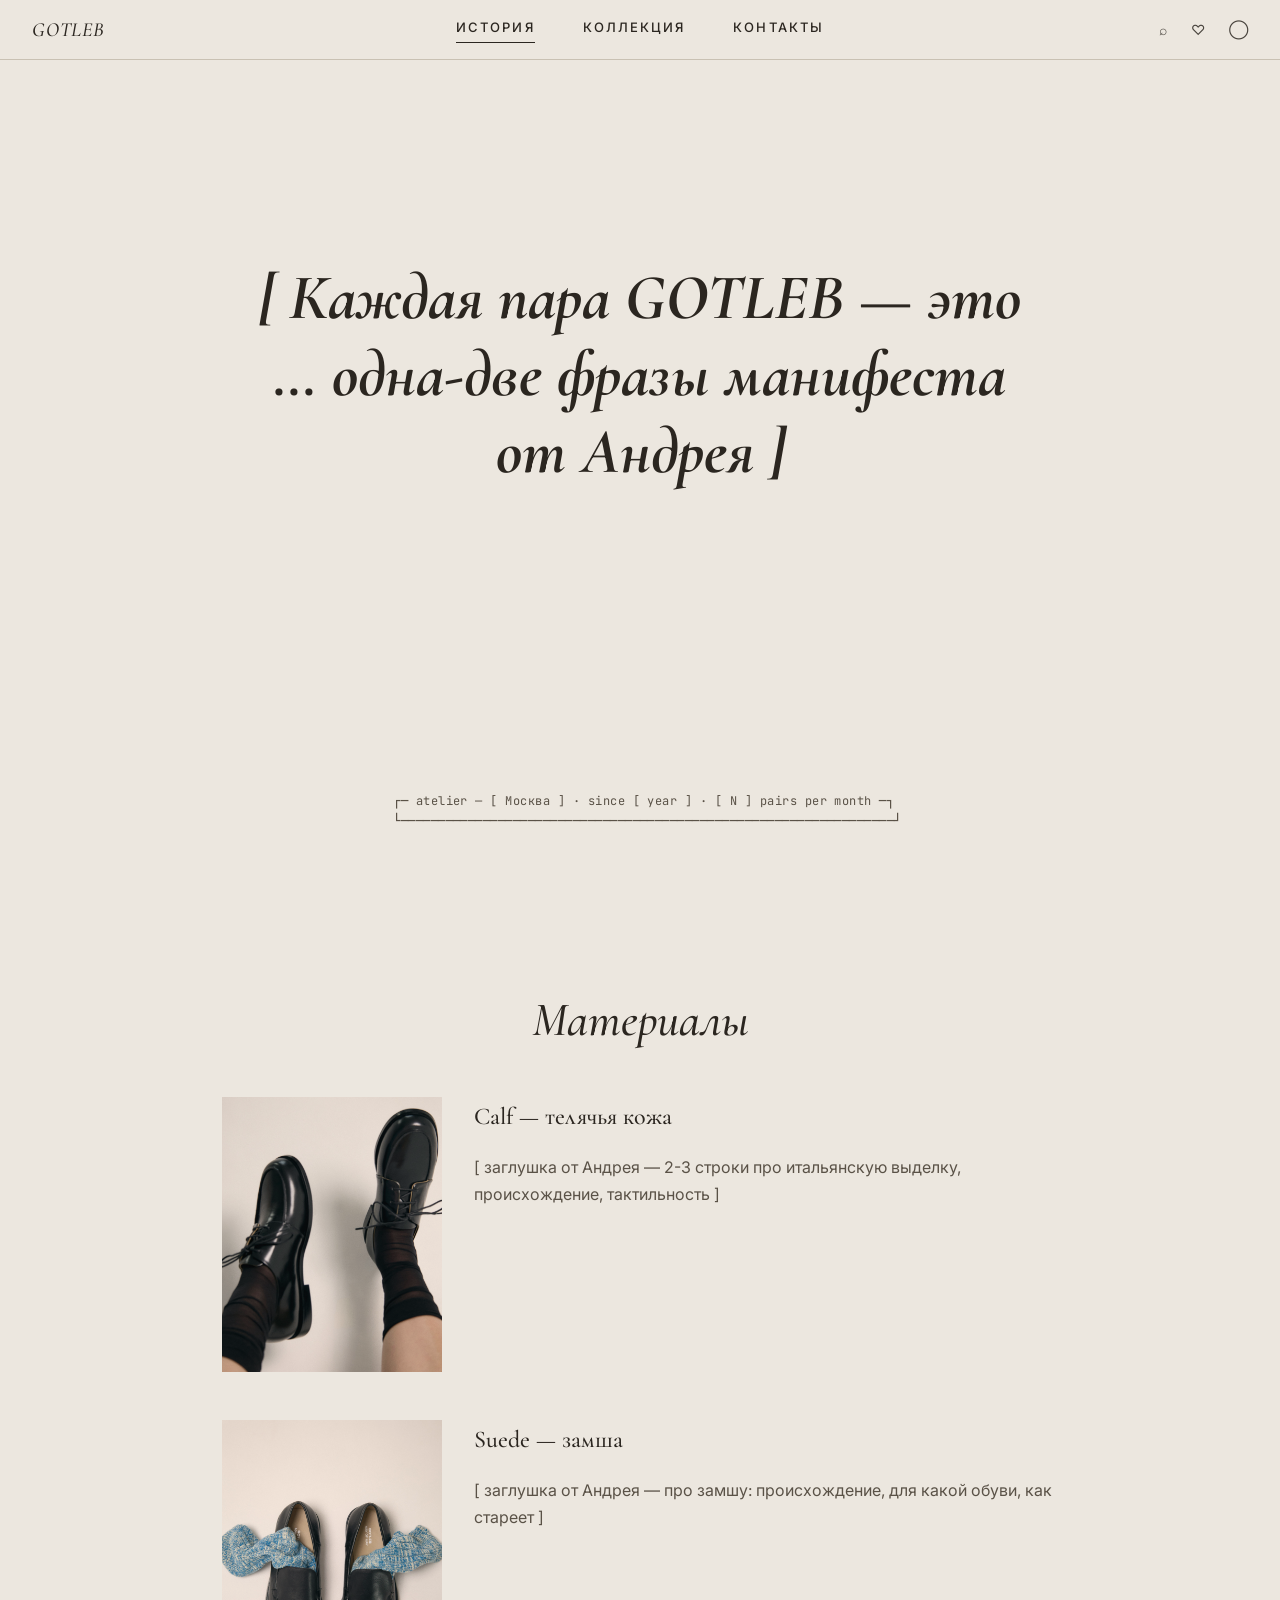
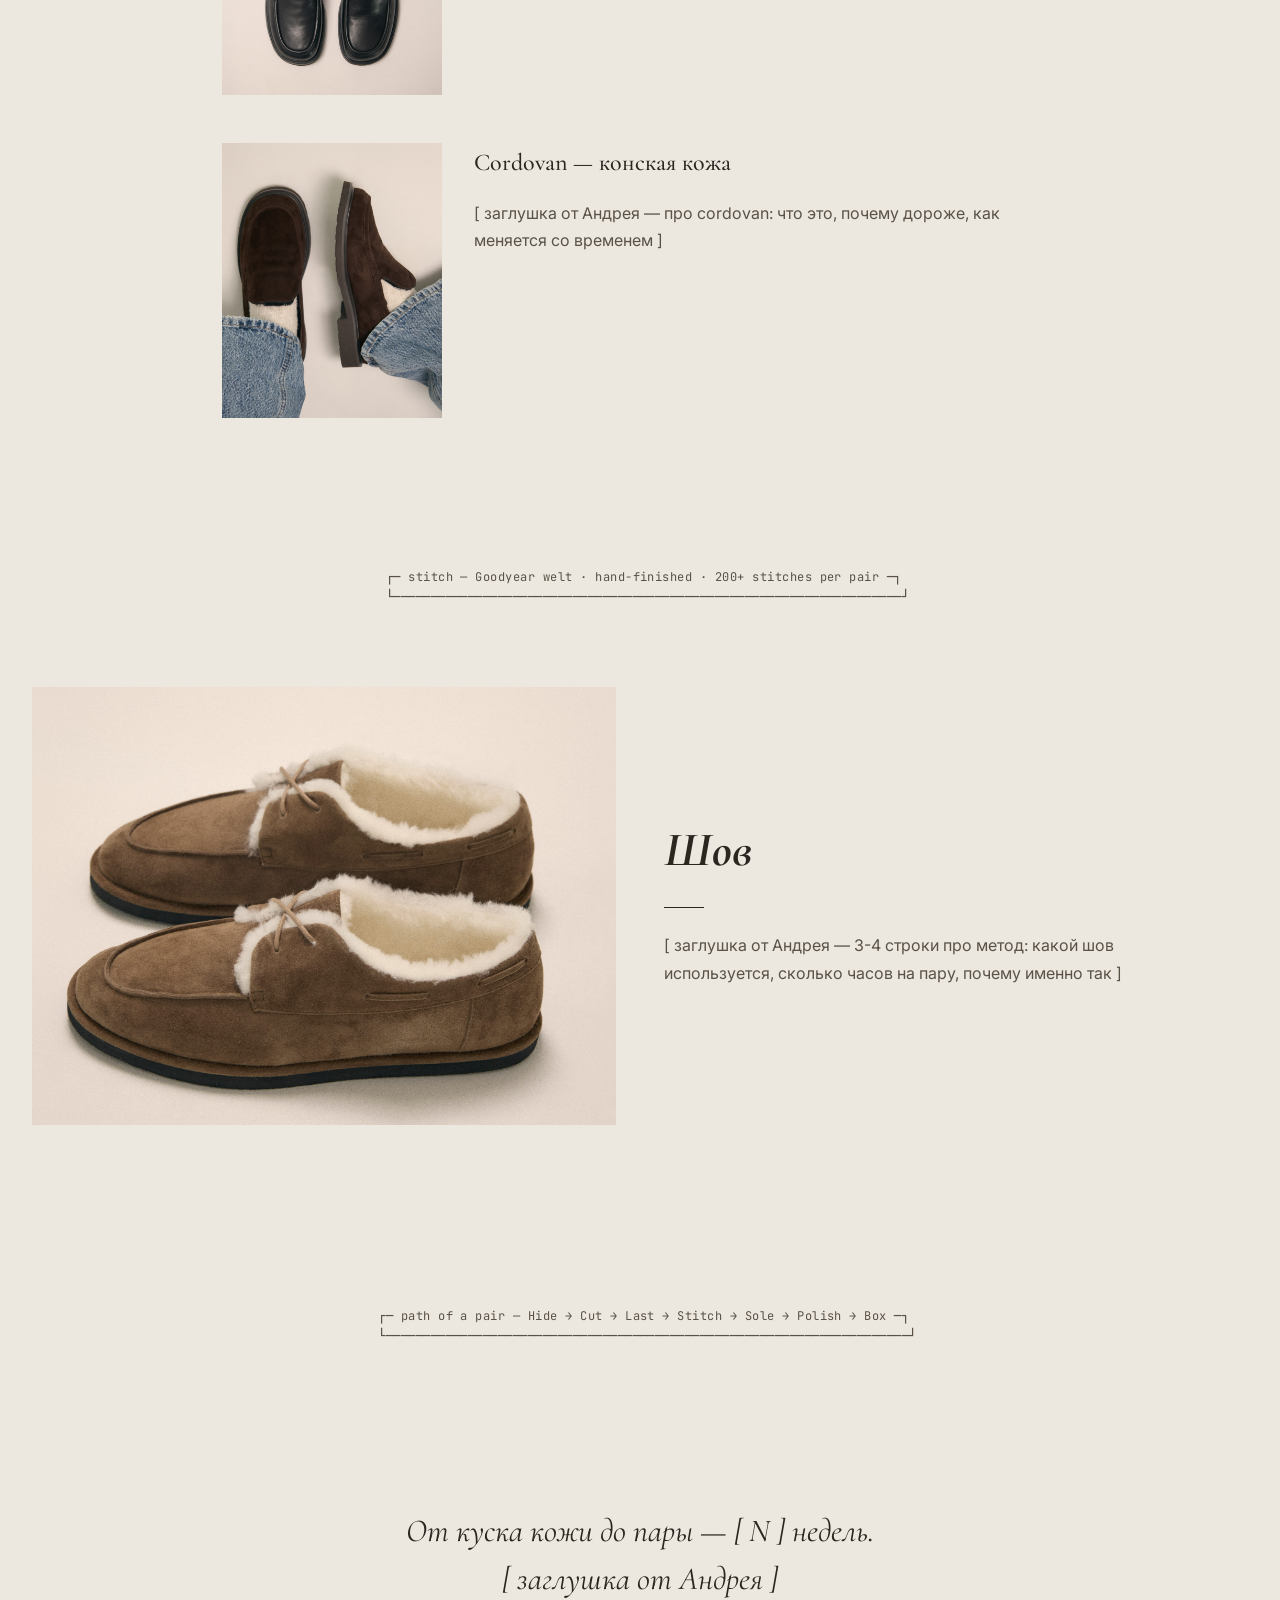
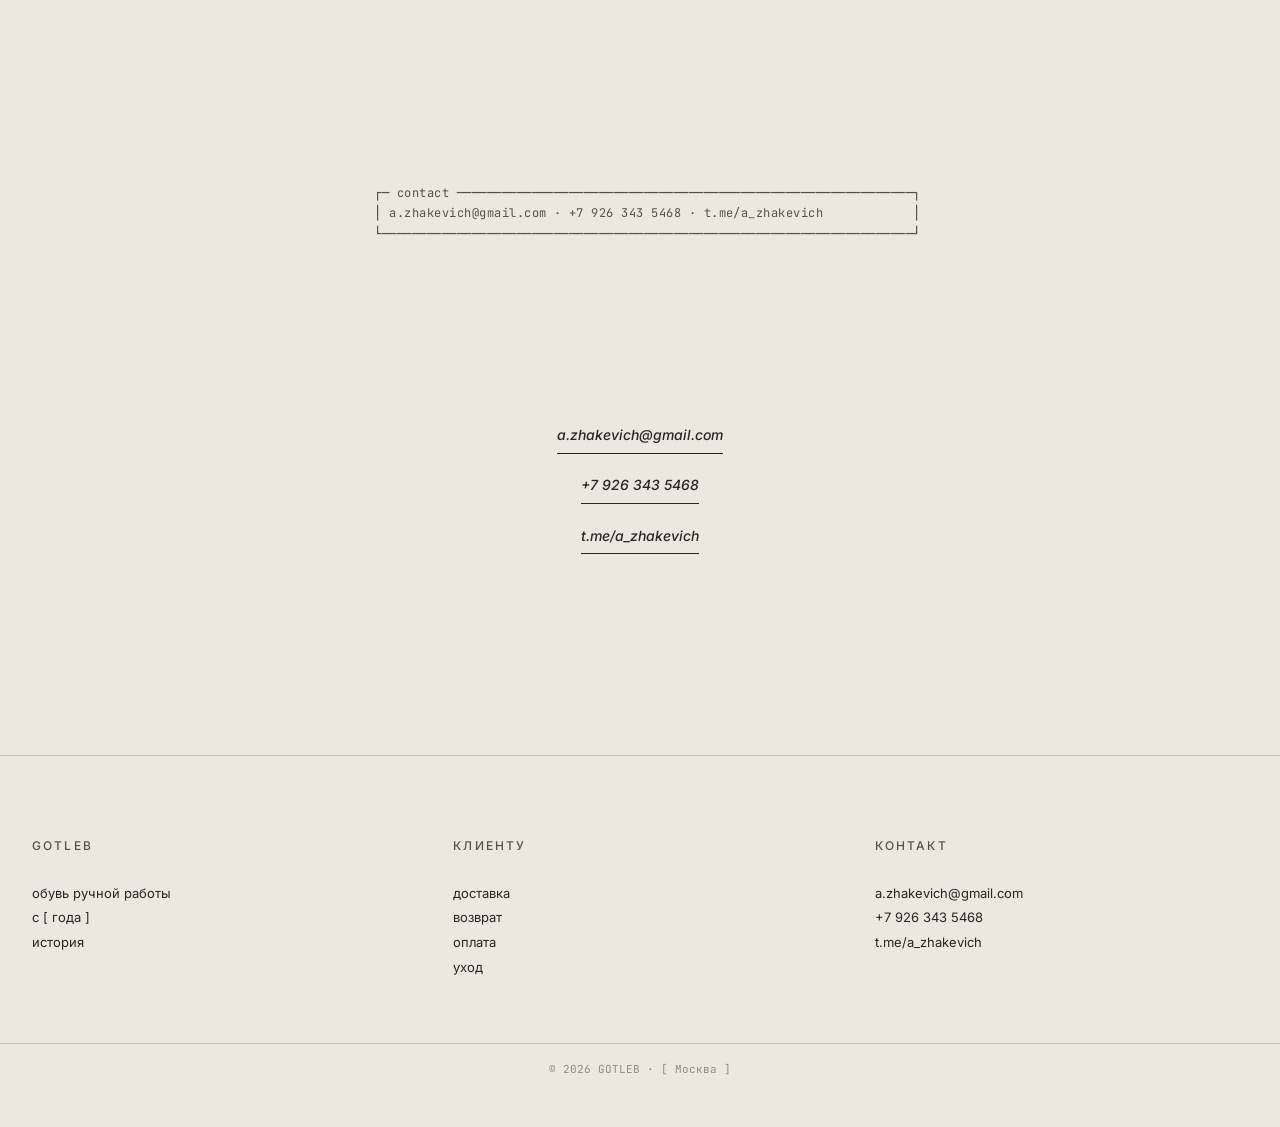
==== about.html @ 3f69abac "pages: index, catalog, product, about — full HTML with photos from inventory" ====
<!doctype html>
<html lang="ru">
<head>
  <meta charset="utf-8">
  <meta name="viewport" content="width=device-width, initial-scale=1">
  <title>История — GOTLEB</title>
  <link rel="stylesheet" href="styles/main.css">
</head>
<body>

<header class="header">
  <div class="header__inner">
    <button class="header__burger" aria-label="Меню" aria-expanded="false">
      <span></span><span></span><span></span>
    </button>
    <a class="header__logo" href="index.html">GOTLEB</a>
    <nav class="header__nav" aria-label="Главное меню">
      <a href="about.html" class="is-active">История</a>
      <a href="catalog.html">Коллекция</a>
      <a href="#contact">Контакты</a>
    </nav>
    <div class="header__icons">
      <a href="#" aria-label="Поиск">⌕</a>
      <a href="#" aria-label="Избранное">♡</a>
      <a href="#" aria-label="Корзина">◯</a>
    </div>
  </div>
</header>

<section class="about-hero">
  <h1 class="about-hero__title">[ Каждая пара GOTLEB — это … одна-две фразы манифеста от Андрея ]</h1>
</section>

<div class="archive-rule">
  <span class="archive-rule__inner">┌─ atelier — [ Москва ] · since [ year ] · [ N ] pairs per month ─┐
└──────────────────────────────────────────────────────────────────┘</span>
</div>

<h2 class="t-h2" style="text-align: center; padding: 0 var(--gutter); margin: var(--space-7) 0 var(--space-5); font-style: italic;">Материалы</h2>

<div class="about-row">
  <div class="about-row__photo"><img src="assets/photos/3266-343_09_01_gotleb_may2337.jpg" alt=""></div>
  <div class="about-row__text">
    <h3>Calf — телячья кожа</h3>
    <p>[ заглушка от Андрея — 2-3 строки про итальянскую выделку, происхождение, тактильность ]</p>
  </div>
</div>

<div class="about-row">
  <div class="about-row__photo"><img src="assets/photos/3332-356_09_01_gotleb_may2183.jpg" alt=""></div>
  <div class="about-row__text">
    <h3>Suede — замша</h3>
    <p>[ заглушка от Андрея — про замшу: происхождение, для какой обуви, как стареет ]</p>
  </div>
</div>

<div class="about-row">
  <div class="about-row__photo"><img src="assets/photos/3438-663_09_01_gotleb_may2393.jpg" alt=""></div>
  <div class="about-row__text">
    <h3>Cordovan — конская кожа</h3>
    <p>[ заглушка от Андрея — про cordovan: что это, почему дороже, как меняется со временем ]</p>
  </div>
</div>

<div class="archive-rule">
  <span class="archive-rule__inner">┌─ stitch — Goodyear welt · hand-finished · 200+ stitches per pair ─┐
└────────────────────────────────────────────────────────────────────┘</span>
</div>

<section class="about-stitch">
  <div class="about-stitch__photo"><img src="assets/photos/6461-373_09_01_gotleb_may2160.jpg" alt=""></div>
  <div class="about-stitch__text">
    <h2>Шов</h2>
    <div class="about-stitch__rule"></div>
    <p class="t-body" style="color: var(--ink-soft);">[ заглушка от Андрея — 3-4 строки про метод: какой шов используется, сколько часов на пару, почему именно так ]</p>
  </div>
</section>

<div class="archive-rule" style="margin-top: var(--space-7);">
  <span class="archive-rule__inner">┌─ path of a pair — Hide → Cut → Last → Stitch → Sole → Polish → Box ─┐
└──────────────────────────────────────────────────────────────────────┘</span>
</div>

<section class="about-path-quote">
  <p>От куска кожи до пары — [ N ] недель.<br>[ заглушка от Андрея ]</p>
</section>

<div class="archive-rule" id="contact">
  <span class="archive-rule__inner">┌─ contact ─────────────────────────────────────────────────────────────┐
│ a.zhakevich@gmail.com · +7 926 343 5468 · t.me/a_zhakevich            │
└───────────────────────────────────────────────────────────────────────┘</span>
</div>

<section class="manifesto">
  <p class="manifesto__quote">
    <a href="mailto:a.zhakevich@gmail.com" class="hairline-link">a.zhakevich@gmail.com</a><br>
    <a href="tel:+79263435468" class="hairline-link">+7 926 343 5468</a><br>
    <a href="https://t.me/a_zhakevich" class="hairline-link">t.me/a_zhakevich</a>
  </p>
</section>

<footer class="footer">
  <div class="footer__cols">
    <div class="footer__col"><h4>GOTLEB</h4><ul><li>обувь ручной работы</li><li>с [ года ]</li><li><a href="about.html">история</a></li></ul></div>
    <div class="footer__col"><h4>Клиенту</h4><ul><li><a href="#">доставка</a></li><li><a href="#">возврат</a></li><li><a href="#">оплата</a></li><li><a href="#">уход</a></li></ul></div>
    <div class="footer__col"><h4>Контакт</h4><ul><li><a href="mailto:a.zhakevich@gmail.com">a.zhakevich@gmail.com</a></li><li><a href="tel:+79263435468">+7 926 343 5468</a></li><li><a href="https://t.me/a_zhakevich">t.me/a_zhakevich</a></li></ul></div>
  </div>
  <div class="footer__bottom">© 2026 GOTLEB · [ Москва ]</div>
</footer>

<script src="js/main.js"></script>
</body>
</html>
---- styles/main.css ----
/* GOTLEB — main stylesheet */

@import url('./tokens.css');

*, *::before, *::after { box-sizing: border-box; }

html, body { margin: 0; padding: 0; }

body {
  background: var(--paper);
  color: var(--ink);
  font-family: var(--font-sans);
  font-size: 16px;
  line-height: 1.7;
  -webkit-font-smoothing: antialiased;
  -moz-osx-font-smoothing: grayscale;
}

img { display: block; max-width: 100%; height: auto; }

a {
  color: inherit;
  text-decoration: none;
  position: relative;
}

a:hover, a:focus-visible {
  color: var(--ink);
}

a:focus-visible {
  outline: 1px solid var(--ink);
  outline-offset: 4px;
}

/* Typography utility classes */

.t-hero {
  font-family: var(--font-serif);
  font-style: italic;
  font-weight: 400;
  font-size: clamp(40px, 6vw, 96px);
  line-height: 1.1;
}

.t-h2 {
  font-family: var(--font-serif);
  font-weight: 500;
  font-size: clamp(28px, 4vw, 48px);
  line-height: 1.2;
}

.t-h3 {
  font-family: var(--font-sans);
  font-weight: 500;
  font-size: 14px;
  letter-spacing: 0.18em;
  text-transform: uppercase;
}

.t-quote {
  font-family: var(--font-serif);
  font-style: italic;
  font-weight: 400;
  font-size: clamp(20px, 2.5vw, 28px);
  line-height: 1.5;
  color: var(--ink-soft);
}

.t-body { font-size: 16px; line-height: 1.7; }

.t-meta {
  font-family: var(--font-sans);
  font-size: 13px;
  font-weight: 500;
  color: var(--ink-soft);
}

.t-caption {
  font-family: var(--font-sans);
  font-size: 11px;
  letter-spacing: 0.12em;
  color: var(--ink-faint);
  text-transform: uppercase;
}

.t-mono {
  font-family: var(--font-mono);
  font-size: 12px;
  letter-spacing: 0.04em;
  color: var(--ink-soft);
}

/* Layout */

.container {
  max-width: var(--max-content);
  margin: 0 auto;
  padding: 0 var(--gutter);
}

.container-narrow {
  max-width: 780px;
  margin: 0 auto;
  padding: 0 var(--gutter);
}

.section {
  padding: var(--space-8) 0;
}

.section-tight {
  padding: var(--space-6) 0;
}

/* T2 ASCII rule — Q1 документальные перебивки */

.archive-rule {
  font-family: var(--font-mono);
  font-size: 12px;
  letter-spacing: 0.04em;
  color: var(--ink-soft);
  text-align: center;
  white-space: pre;
  padding: var(--space-7) 0;
  margin: 0;
  user-select: none;
}

.archive-rule__inner {
  display: inline-block;
  text-align: left;
}

@media (max-width: 640px) {
  .archive-rule {
    font-size: 10px;
    overflow-x: auto;
    padding: var(--space-5) 0;
  }
}

/* Hairline link — CTA without buttons */

.hairline-link {
  font-family: var(--font-sans);
  font-size: 14px;
  font-weight: 500;
  color: var(--ink);
  display: inline-block;
  padding: 8px 0;
  border-bottom: 1px solid var(--ink);
  transition: opacity var(--t-link);
}

.hairline-link:hover { opacity: 0.6; }

/* Header — sticky, hairline-bottom */

.header {
  position: sticky;
  top: 0;
  z-index: 100;
  background: var(--paper);
  border-bottom: var(--hairline);
  height: 60px;
  display: flex;
  align-items: center;
}

.header__inner {
  display: grid;
  grid-template-columns: 1fr auto 1fr;
  align-items: center;
  width: 100%;
  max-width: var(--max-content);
  margin: 0 auto;
  padding: 0 var(--gutter);
}

.header__logo {
  font-family: var(--font-serif);
  font-style: italic;
  font-weight: 500;
  font-size: 20px;
  letter-spacing: 0.04em;
}

.header__nav {
  display: flex;
  gap: var(--space-5);
  justify-self: center;
}

.header__nav a {
  font-family: var(--font-sans);
  font-size: 13px;
  font-weight: 500;
  letter-spacing: 0.16em;
  text-transform: uppercase;
  transition: opacity var(--t-link);
}

.header__nav a:hover { opacity: 0.6; }

.header__nav a.is-active::after {
  content: '';
  display: block;
  height: 1px;
  background: var(--ink);
  margin-top: 4px;
}

.header__icons {
  display: flex;
  gap: var(--space-3);
  justify-self: end;
  align-items: center;
}

.header__icons a {
  font-size: 14px;
  opacity: 0.85;
  transition: opacity var(--t-link);
}

.header__icons a:hover { opacity: 1; }

.header__burger {
  display: none;
  background: none;
  border: 0;
  width: 28px;
  height: 20px;
  position: relative;
  cursor: pointer;
}

.header__burger span {
  position: absolute;
  left: 0;
  width: 100%;
  height: 1px;
  background: var(--ink);
}

.header__burger span:nth-child(1) { top: 4px; }
.header__burger span:nth-child(2) { top: 50%; }
.header__burger span:nth-child(3) { bottom: 4px; }

@media (max-width: 980px) {
  .header__nav {
    position: fixed;
    top: 60px;
    left: 0;
    right: 0;
    background: var(--paper);
    flex-direction: column;
    gap: var(--space-3);
    padding: var(--space-5) var(--gutter);
    border-bottom: var(--hairline);
    transform: translateY(-110%);
    transition: transform 300ms ease-out;
  }

  .header.is-open .header__nav { transform: translateY(0); }
  .header__burger { display: block; }
  .header__inner { grid-template-columns: auto 1fr auto; }
  .header__nav { grid-column: unset; }
}

/* Footer */

.footer {
  border-top: var(--hairline);
  padding: var(--space-7) 0 var(--space-5);
  margin-top: var(--space-8);
}

.footer__cols {
  display: grid;
  grid-template-columns: repeat(3, 1fr);
  gap: var(--space-5);
  max-width: var(--max-content);
  margin: 0 auto;
  padding: 0 var(--gutter);
}

.footer__col h4 {
  font-family: var(--font-sans);
  font-size: 12px;
  font-weight: 500;
  letter-spacing: 0.18em;
  text-transform: uppercase;
  color: var(--ink-soft);
  margin: 0 0 var(--space-3);
}

.footer__col ul { list-style: none; padding: 0; margin: 0; }

.footer__col li {
  font-family: var(--font-sans);
  font-size: 13px;
  line-height: 1.9;
}

.footer__col li a {
  border-bottom: 1px solid transparent;
  transition: border-color var(--t-link);
}

.footer__col li a:hover { border-bottom-color: var(--ink); }

.footer__bottom {
  font-family: var(--font-mono);
  font-size: 11px;
  color: var(--ink-faint);
  text-align: center;
  margin-top: var(--space-6);
  padding: var(--space-2) 0 0;
  border-top: var(--hairline);
}

@media (max-width: 640px) {
  .footer__cols { grid-template-columns: 1fr; gap: var(--space-4); }
}

/* Hero — full-bleed photo with sepia overlay */

.hero {
  position: relative;
  width: 100%;
  height: 90vh;
  min-height: 600px;
  overflow: hidden;
}

.hero__photo {
  position: absolute;
  inset: 0;
  width: 100%;
  height: 100%;
  object-fit: cover;
  filter: sepia(0.12) contrast(0.96) saturate(0.92) brightness(1.02);
}

.hero::after {
  content: '';
  position: absolute;
  inset: 0;
  background: url('../assets/icons/grain.svg');
  opacity: 0.06;
  pointer-events: none;
  mix-blend-mode: multiply;
}

.hero__caption {
  position: absolute;
  left: var(--gutter);
  bottom: var(--space-7);
  max-width: 720px;
  color: var(--paper);
  text-shadow: 0 2px 12px rgba(0, 0, 0, 0.25);
}

.hero__scroll-hint {
  position: absolute;
  bottom: var(--space-3);
  left: 50%;
  transform: translateX(-50%);
  font-family: var(--font-mono);
  font-size: 14px;
  color: var(--paper);
  opacity: 0.7;
  animation: hint-bounce 2s ease-in-out infinite;
}

@keyframes hint-bounce {
  0%, 100% { transform: translateX(-50%) translateY(0); opacity: 0.7; }
  50%      { transform: translateX(-50%) translateY(8px); opacity: 1; }
}

@media (max-width: 640px) {
  .hero { height: 80vh; min-height: 480px; }
}

/* Categories — Men / Women */

.cats {
  display: grid;
  grid-template-columns: 1fr 1fr;
  gap: 0;
}

.cat {
  position: relative;
  height: 60vh;
  min-height: 480px;
  overflow: hidden;
}

.cat img {
  position: absolute;
  inset: 0;
  width: 100%;
  height: 100%;
  object-fit: cover;
  filter: sepia(0.12) contrast(0.96) saturate(0.92);
  transition: transform 600ms ease-out;
}

.cat:hover img { transform: scale(1.03); }

.cat__title {
  position: absolute;
  left: var(--space-5);
  bottom: var(--space-5);
  color: var(--paper);
  z-index: 2;
  text-shadow: 0 2px 12px rgba(0, 0, 0, 0.3);
}

.cat__title-main {
  font-family: var(--font-serif);
  font-weight: 500;
  font-size: clamp(28px, 4vw, 48px);
  margin: 0 0 4px;
}

.cat__title-meta {
  font-family: var(--font-sans);
  font-size: 11px;
  letter-spacing: 0.12em;
  text-transform: uppercase;
  opacity: 0.85;
}

@media (max-width: 640px) {
  .cats { grid-template-columns: 1fr; }
  .cat { height: 50vh; min-height: 360px; }
}

/* Product card grid */

.products {
  display: grid;
  grid-template-columns: repeat(3, 1fr);
  gap: var(--space-5);
  max-width: var(--max-content);
  margin: 0 auto;
  padding: 0 var(--gutter);
}

@media (max-width: 980px) { .products { grid-template-columns: repeat(2, 1fr); } }
@media (max-width: 480px) { .products { grid-template-columns: 1fr; } }

.product-card {
  display: block;
  background: var(--paper);
  transition: background var(--t-photo);
}

.product-card:hover { background: var(--paper-deep); }

.product-card__photo {
  position: relative;
  aspect-ratio: 4 / 5;
  overflow: hidden;
  background: var(--paper-deep);
}

.product-card__photo img {
  position: absolute;
  inset: 0;
  width: 100%;
  height: 100%;
  object-fit: cover;
  filter: sepia(0.12) contrast(0.96) saturate(0.92);
  transition: opacity var(--t-photo);
}

.product-card__photo img.is-back {
  opacity: 0;
}

.product-card:hover .product-card__photo img.is-front { opacity: 0; }
.product-card:hover .product-card__photo img.is-back  { opacity: 1; }

.product-card__info {
  padding: var(--space-2) 0 var(--space-4);
}

.product-card__name {
  font-family: var(--font-serif);
  font-weight: 500;
  font-size: clamp(18px, 2vw, 22px);
  margin: 0 0 4px;
}

.product-card__meta {
  font-family: var(--font-sans);
  font-size: 13px;
  color: var(--ink-soft);
  margin: 0;
}

/* Manifesto block */

.manifesto {
  text-align: center;
  padding: var(--space-7) var(--gutter);
}

.manifesto__quote {
  font-family: var(--font-serif);
  font-style: italic;
  font-size: clamp(24px, 3vw, 36px);
  line-height: 1.4;
  color: var(--ink);
  max-width: 700px;
  margin: 0 auto;
}

/* Newsletter */

.newsletter {
  text-align: center;
  padding: var(--space-6) var(--gutter);
}

.newsletter__lead {
  font-family: var(--font-serif);
  font-style: italic;
  font-size: 22px;
  color: var(--ink-soft);
  margin: 0 0 var(--space-4);
}

.newsletter__form {
  display: flex;
  gap: var(--space-2);
  justify-content: center;
  align-items: end;
  max-width: 480px;
  margin: 0 auto;
}

.newsletter__input {
  flex: 1;
  background: transparent;
  border: 0;
  border-bottom: 1px solid var(--ink-soft);
  padding: 8px 0;
  font-family: var(--font-sans);
  font-size: 14px;
  color: var(--ink);
}

.newsletter__input:focus {
  outline: 0;
  border-bottom-color: var(--ink);
}

.newsletter__submit {
  background: none;
  border: 0;
  font-family: var(--font-sans);
  font-size: 13px;
  font-weight: 500;
  color: var(--ink);
  cursor: pointer;
  border-bottom: 1px solid var(--ink);
  padding: 8px 0;
  transition: opacity var(--t-link);
}

.newsletter__submit:hover { opacity: 0.6; }

/* Product detail page */

.pdp {
  display: grid;
  grid-template-columns: 1.1fr 1fr;
  gap: var(--space-6);
  max-width: var(--max-content);
  margin: 0 auto;
  padding: var(--space-5) var(--gutter) 0;
}

.pdp__gallery-main {
  position: relative;
  aspect-ratio: 4 / 5;
  overflow: hidden;
  background: var(--paper-deep);
}

.pdp__gallery-main img {
  position: absolute;
  inset: 0;
  width: 100%;
  height: 100%;
  object-fit: cover;
  filter: sepia(0.12) contrast(0.96) saturate(0.92);
}

.pdp__thumbs {
  display: grid;
  grid-template-columns: repeat(4, 1fr);
  gap: var(--space-2);
  margin-top: var(--space-2);
}

.pdp__thumb {
  aspect-ratio: 4 / 5;
  background: var(--paper-deep);
  overflow: hidden;
  cursor: pointer;
  border: 0;
  padding: 0;
  opacity: 0.6;
  transition: opacity var(--t-link);
}

.pdp__thumb img {
  width: 100%;
  height: 100%;
  object-fit: cover;
  filter: sepia(0.12);
}

.pdp__thumb.is-active { opacity: 1; }
.pdp__thumb:hover { opacity: 1; }

.pdp__info { padding-top: var(--space-3); }

.pdp__title {
  font-family: var(--font-serif);
  font-style: italic;
  font-weight: 400;
  font-size: clamp(28px, 4vw, 48px);
  margin: 0 0 var(--space-2);
}

.pdp__rule {
  width: 40px;
  height: 1px;
  background: var(--ink);
  margin: var(--space-2) 0 var(--space-3);
}

.pdp__material {
  font-family: var(--font-sans);
  font-size: 14px;
  color: var(--ink-soft);
  margin: 0 0 var(--space-2);
}

.pdp__price {
  font-family: var(--font-sans);
  font-size: 18px;
  font-weight: 500;
  margin: 0 0 var(--space-4);
}

.specs-block {
  font-family: var(--font-mono);
  font-size: 12px;
  line-height: 1.8;
  color: var(--ink-soft);
  background: var(--paper-deep);
  padding: var(--space-3);
  margin: var(--space-4) 0;
  white-space: pre;
  overflow-x: auto;
}

.sizes {
  margin: var(--space-4) 0;
}

.sizes__label {
  font-family: var(--font-serif);
  font-style: italic;
  font-size: 13px;
  margin: 0 0 var(--space-2);
}

.sizes__pills {
  display: flex;
  gap: var(--space-1);
  flex-wrap: wrap;
}

.size-pill {
  background: transparent;
  border: 1px solid var(--ink-soft);
  padding: 8px 14px;
  font-family: var(--font-sans);
  font-size: 13px;
  cursor: pointer;
  transition: all var(--t-link);
}

.size-pill:hover { border-color: var(--ink); }

.size-pill.is-active {
  background: var(--ink);
  color: var(--paper);
  border-color: var(--ink);
}

.pdp__actions {
  display: flex;
  flex-direction: column;
  gap: var(--space-2);
  margin: var(--space-4) 0;
}

.pdp__delivery {
  margin-top: var(--space-3);
}

.pdp__delivery-title {
  font-family: var(--font-serif);
  font-style: italic;
  font-size: 14px;
  margin: 0 0 4px;
}

.pdp__delivery-text {
  font-family: var(--font-sans);
  font-size: 13px;
  color: var(--ink-soft);
  margin: 0;
}

@media (max-width: 980px) {
  .pdp { grid-template-columns: 1fr; gap: var(--space-4); }
}

/* About page */

.about-hero {
  text-align: center;
  padding: var(--space-9) var(--gutter);
}

.about-hero__title {
  font-family: var(--font-serif);
  font-style: italic;
  font-size: clamp(36px, 5vw, 80px);
  line-height: 1.2;
  max-width: 800px;
  margin: 0 auto;
}

.about-row {
  display: grid;
  grid-template-columns: 220px 1fr;
  gap: var(--space-4);
  max-width: 900px;
  margin: 0 auto var(--space-5);
  padding: 0 var(--gutter);
  align-items: start;
}

.about-row__photo {
  aspect-ratio: 4 / 5;
  background: var(--paper-deep);
  overflow: hidden;
}

.about-row__photo img {
  width: 100%;
  height: 100%;
  object-fit: cover;
  filter: sepia(0.12) contrast(0.96) saturate(0.92);
}

.about-row__text h3 {
  font-family: var(--font-serif);
  font-weight: 500;
  font-size: 24px;
  margin: 0 0 var(--space-2);
}

.about-row__text p {
  font-family: var(--font-sans);
  font-size: 16px;
  line-height: 1.7;
  margin: 0;
  color: var(--ink-soft);
}

.about-stitch {
  display: grid;
  grid-template-columns: 1fr 1fr;
  gap: var(--space-5);
  max-width: var(--max-content);
  margin: 0 auto;
  padding: 0 var(--gutter);
}

.about-stitch__photo {
  aspect-ratio: 4 / 3;
  overflow: hidden;
  background: var(--paper-deep);
}

.about-stitch__photo img {
  width: 100%;
  height: 100%;
  object-fit: cover;
  filter: sepia(0.12) contrast(0.96) saturate(0.92);
}

.about-stitch__text {
  align-self: center;
  max-width: 500px;
}

.about-stitch__text h2 {
  font-family: var(--font-serif);
  font-style: italic;
  font-size: clamp(28px, 4vw, 48px);
  margin: 0 0 var(--space-2);
}

.about-stitch__rule {
  width: 40px;
  height: 1px;
  background: var(--ink);
  margin: var(--space-2) 0 var(--space-3);
}

.about-path-quote {
  text-align: center;
  padding: var(--space-7) var(--gutter);
}

.about-path-quote p {
  font-family: var(--font-serif);
  font-style: italic;
  font-size: clamp(22px, 2.5vw, 36px);
  line-height: 1.5;
  max-width: 700px;
  margin: 0 auto;
  color: var(--ink);
}

@media (max-width: 640px) {
  .about-row { grid-template-columns: 1fr; }
  .about-stitch { grid-template-columns: 1fr; }
}

/* Catalog filter bar */

.catalog-head {
  max-width: var(--max-content);
  margin: 0 auto;
  padding: var(--space-5) var(--gutter) var(--space-3);
}

.catalog-head__title {
  font-family: var(--font-serif);
  font-style: italic;
  font-size: clamp(40px, 5vw, 64px);
  margin: 0 0 var(--space-4);
}

.catalog-filters {
  display: flex;
  justify-content: space-between;
  align-items: end;
  flex-wrap: wrap;
  gap: var(--space-2);
  border-bottom: var(--hairline);
  padding-bottom: var(--space-2);
}

.catalog-filters__group {
  display: flex;
  gap: var(--space-3);
}

.catalog-filters__group a {
  font-family: var(--font-sans);
  font-size: 13px;
  font-weight: 500;
  letter-spacing: 0.16em;
  text-transform: uppercase;
  padding: 6px 0;
  border-bottom: 1px solid transparent;
  transition: border-color var(--t-link);
}

.catalog-filters__group a:hover,
.catalog-filters__group a.is-active {
  border-bottom-color: var(--ink);
}
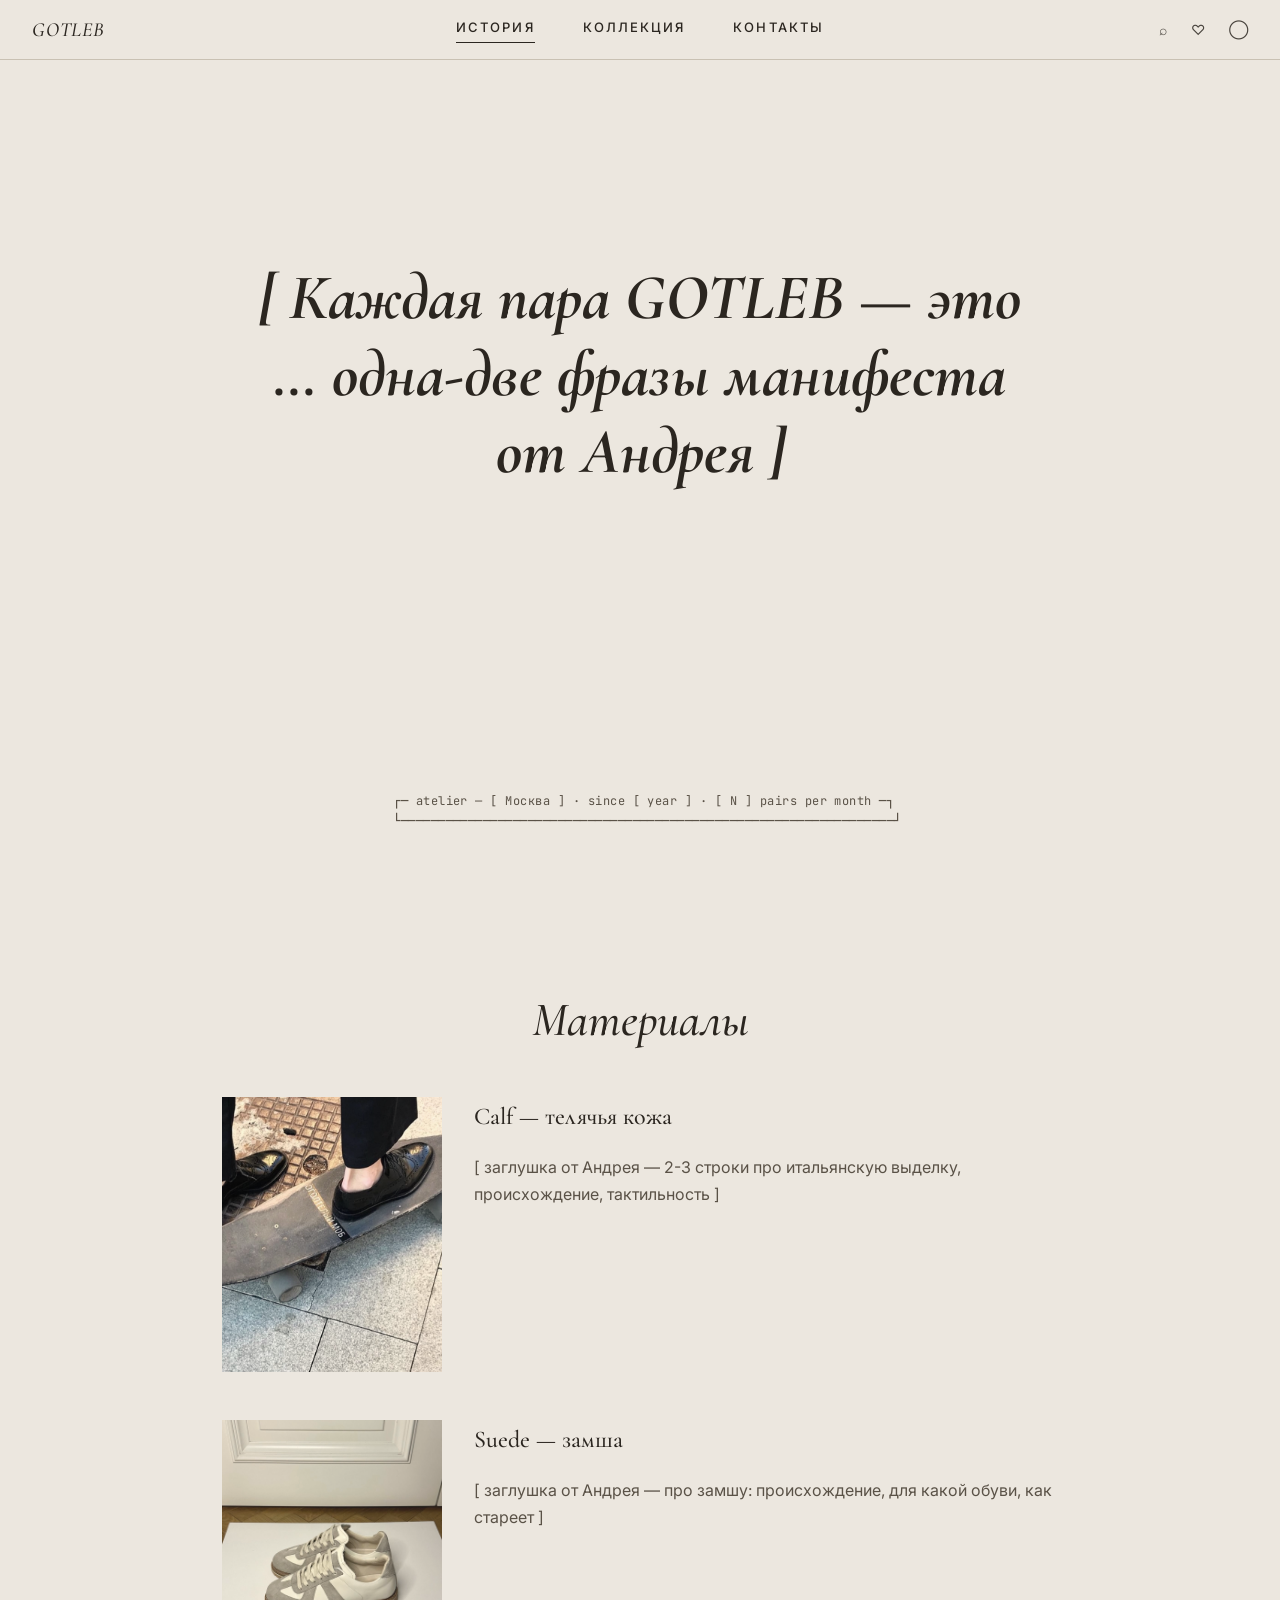
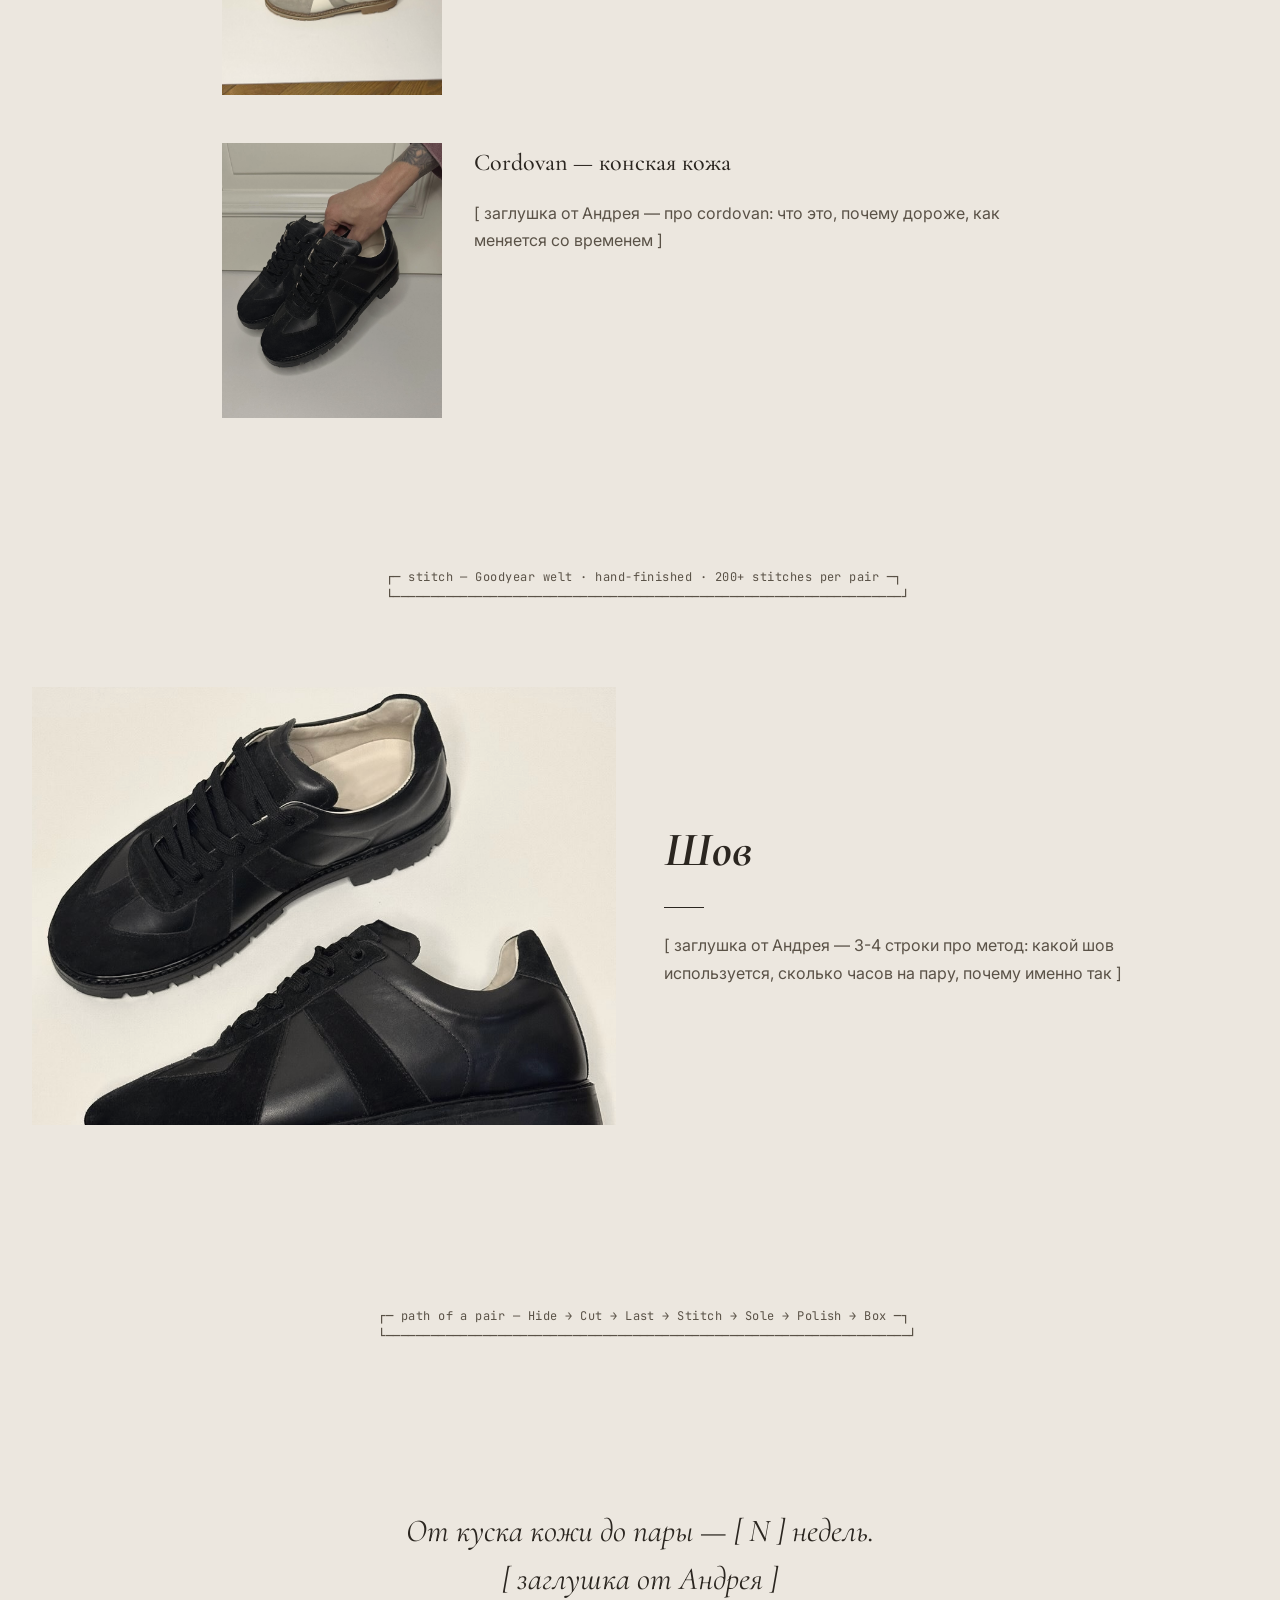
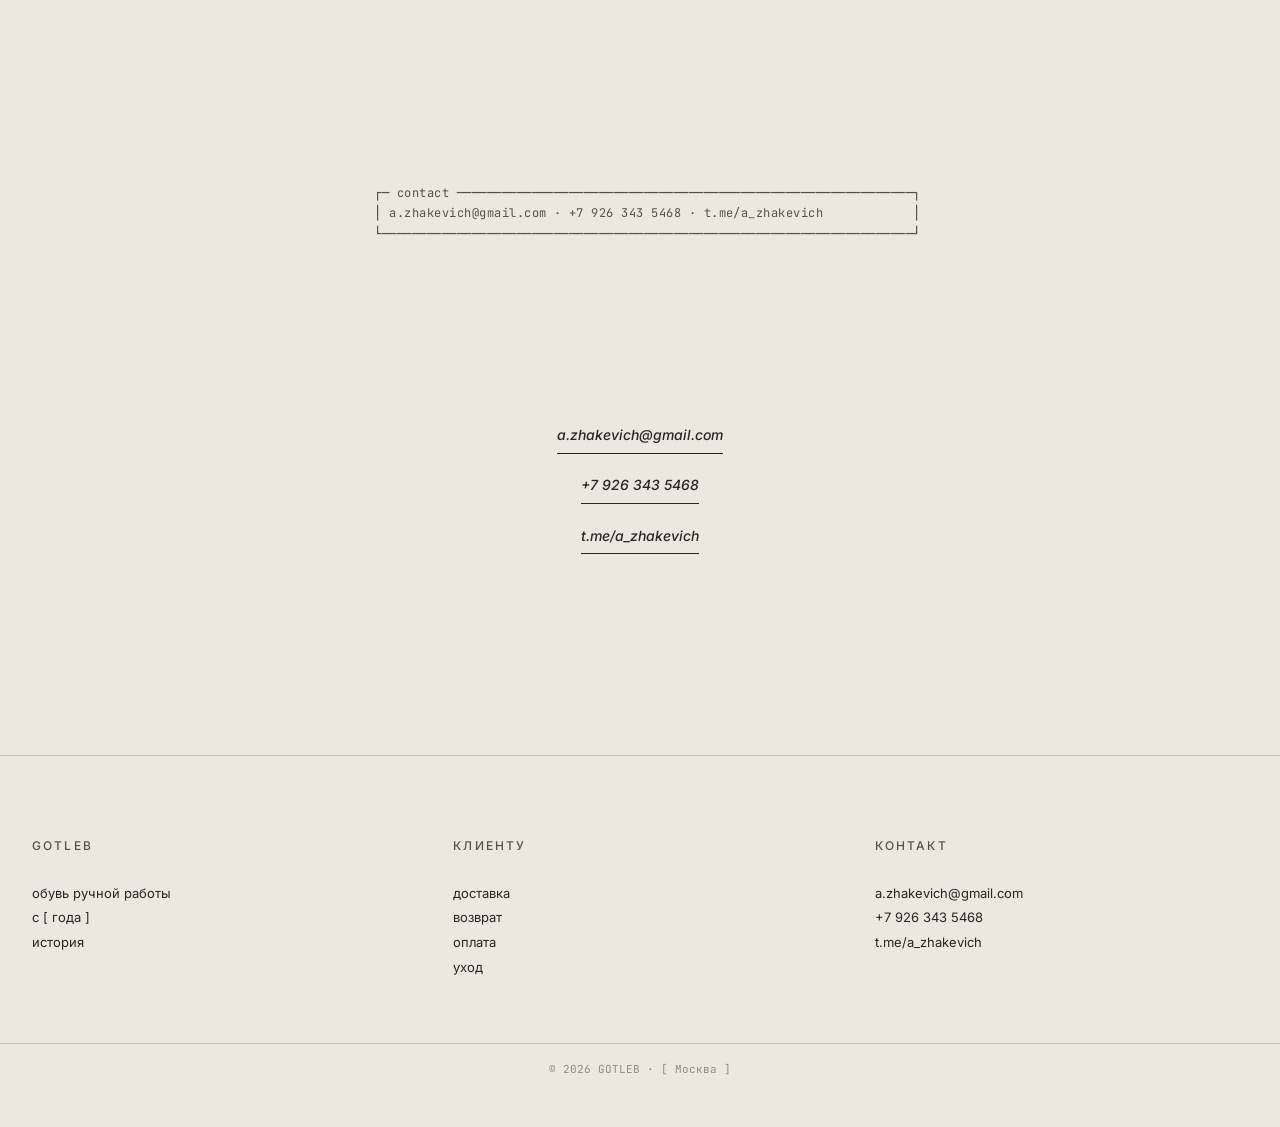
==== commit 5250d606: "assets+pages: replace tildacdn placeholders with @gotleb_com Instagram photos - Scraped 77 jpgs from" ====
--- a/about.html
+++ b/about.html
@@ -39,7 +39,7 @@
 <h2 class="t-h2" style="text-align: center; padding: 0 var(--gutter); margin: var(--space-7) 0 var(--space-5); font-style: italic;">Материалы</h2>
 
 <div class="about-row">
-  <div class="about-row__photo"><img src="assets/photos/3266-343_09_01_gotleb_may2337.jpg" alt=""></div>
+  <div class="about-row__photo"><img src="assets/photos/insta/gotleb_com/3788141978026825054_3788141962893745815.jpg" alt=""></div>
   <div class="about-row__text">
     <h3>Calf — телячья кожа</h3>
     <p>[ заглушка от Андрея — 2-3 строки про итальянскую выделку, происхождение, тактильность ]</p>
@@ -47,7 +47,7 @@
 </div>
 
 <div class="about-row">
-  <div class="about-row__photo"><img src="assets/photos/3332-356_09_01_gotleb_may2183.jpg" alt=""></div>
+  <div class="about-row__photo"><img src="assets/photos/insta/gotleb_com/3788141978026825054_3788141962885347053.jpg" alt=""></div>
   <div class="about-row__text">
     <h3>Suede — замша</h3>
     <p>[ заглушка от Андрея — про замшу: происхождение, для какой обуви, как стареет ]</p>
@@ -55,7 +55,7 @@
 </div>
 
 <div class="about-row">
-  <div class="about-row__photo"><img src="assets/photos/3438-663_09_01_gotleb_may2393.jpg" alt=""></div>
+  <div class="about-row__photo"><img src="assets/photos/insta/gotleb_com/3788141978026825054_3788141962868608538.jpg" alt=""></div>
   <div class="about-row__text">
     <h3>Cordovan — конская кожа</h3>
     <p>[ заглушка от Андрея — про cordovan: что это, почему дороже, как меняется со временем ]</p>
@@ -68,7 +68,7 @@
 </div>
 
 <section class="about-stitch">
-  <div class="about-stitch__photo"><img src="assets/photos/6461-373_09_01_gotleb_may2160.jpg" alt=""></div>
+  <div class="about-stitch__photo"><img src="assets/photos/insta/gotleb_com/3788141978026825054_3788141962868592959.jpg" alt=""></div>
   <div class="about-stitch__text">
     <h2>Шов</h2>
     <div class="about-stitch__rule"></div>
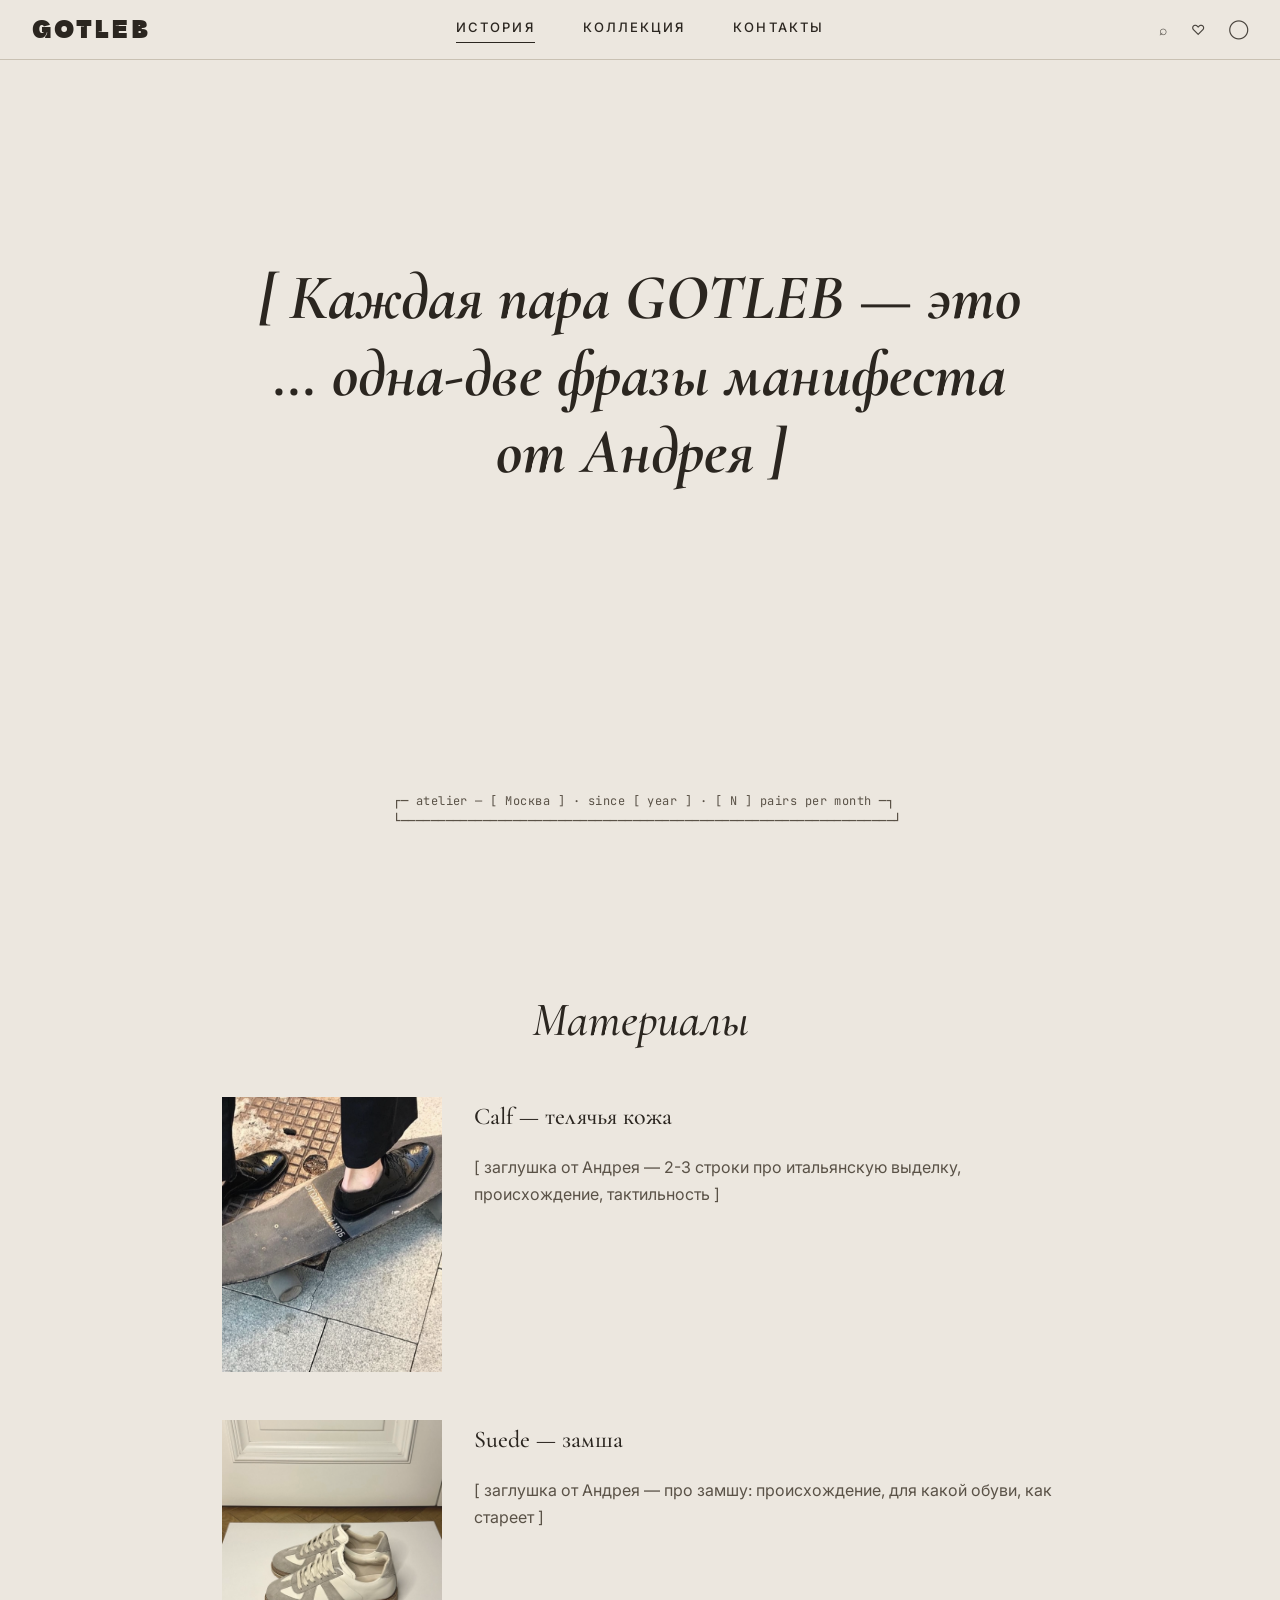
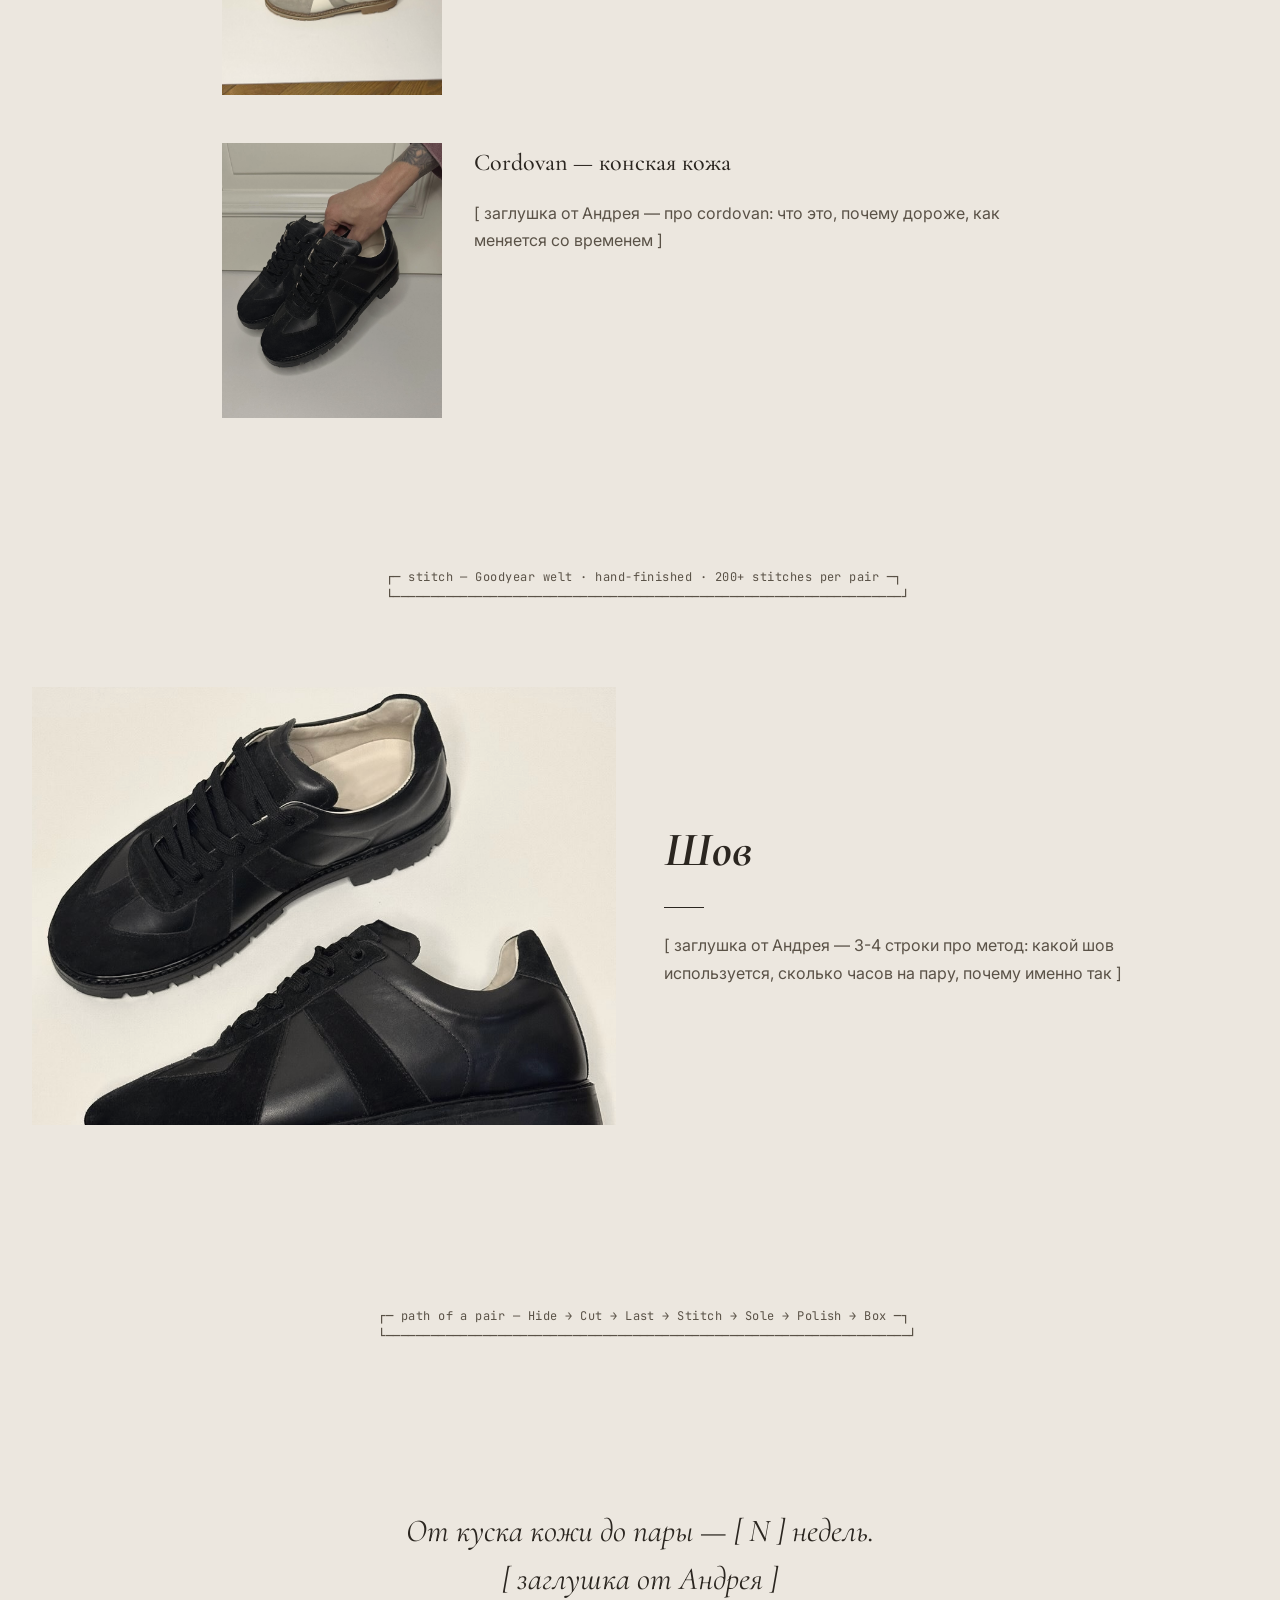
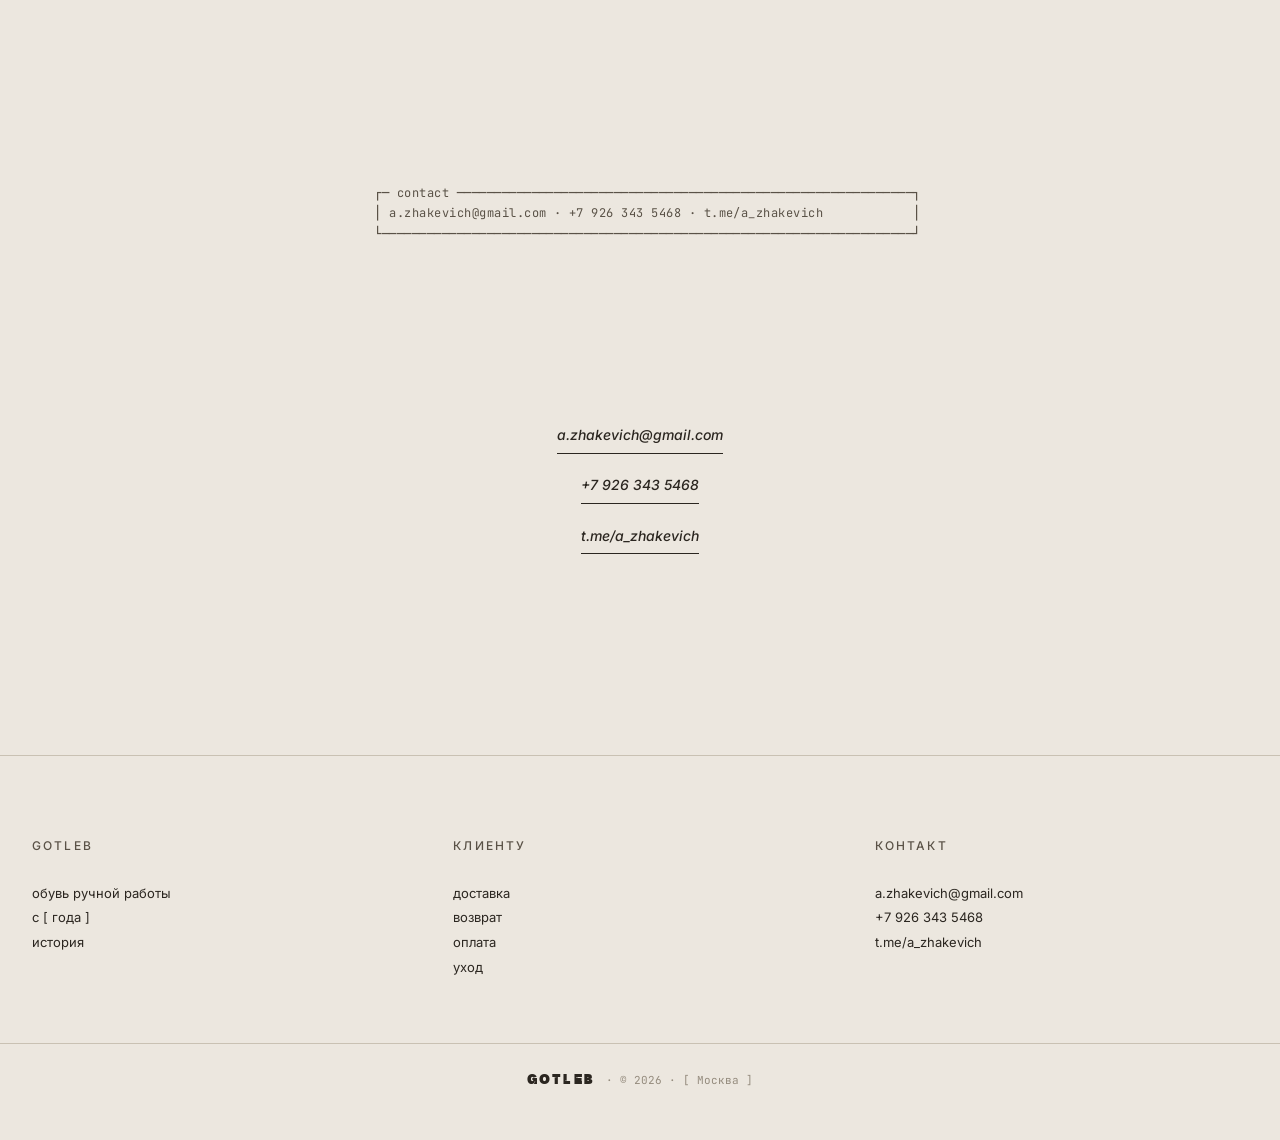
==== commit f8345a3f: "style: integrate Gaprio Display font for GOTLEB brand-mark - Self-hosted GaprioDisplay-Demo Regular " ====
--- a/about.html
+++ b/about.html
@@ -105,7 +105,7 @@
     <div class="footer__col"><h4>Клиенту</h4><ul><li><a href="#">доставка</a></li><li><a href="#">возврат</a></li><li><a href="#">оплата</a></li><li><a href="#">уход</a></li></ul></div>
     <div class="footer__col"><h4>Контакт</h4><ul><li><a href="mailto:a.zhakevich@gmail.com">a.zhakevich@gmail.com</a></li><li><a href="tel:+79263435468">+7 926 343 5468</a></li><li><a href="https://t.me/a_zhakevich">t.me/a_zhakevich</a></li></ul></div>
   </div>
-  <div class="footer__bottom">© 2026 GOTLEB · [ Москва ]</div>
+  <div class="footer__bottom"><span class="brand-mark">GOTLEB</span> · © 2026 · [ Москва ]</div>
 </footer>
 
 <script src="js/main.js"></script>
--- a/styles/main.css
+++ b/styles/main.css
@@ -179,12 +179,16 @@
 }
 
 .header__logo {
-  font-family: var(--font-serif);
-  font-style: italic;
-  font-weight: 500;
-  font-size: 20px;
-  letter-spacing: 0.04em;
-}
+  font-family: var(--font-display);
+  font-style: normal;
+  font-weight: 400;
+  font-size: 26px;
+  letter-spacing: 0.12em;
+  text-transform: uppercase;
+  color: var(--ink);
+}
+
+.header__logo:hover { color: var(--ink); }
 
 .header__nav {
   display: flex;
@@ -317,8 +321,17 @@
   color: var(--ink-faint);
   text-align: center;
   margin-top: var(--space-6);
-  padding: var(--space-2) 0 0;
+  padding: var(--space-3) 0 0;
   border-top: var(--hairline);
+}
+
+.footer__bottom .brand-mark {
+  font-family: var(--font-display);
+  font-size: 14px;
+  letter-spacing: 0.16em;
+  color: var(--ink);
+  text-transform: uppercase;
+  margin-right: 4px;
 }
 
 @media (max-width: 640px) {
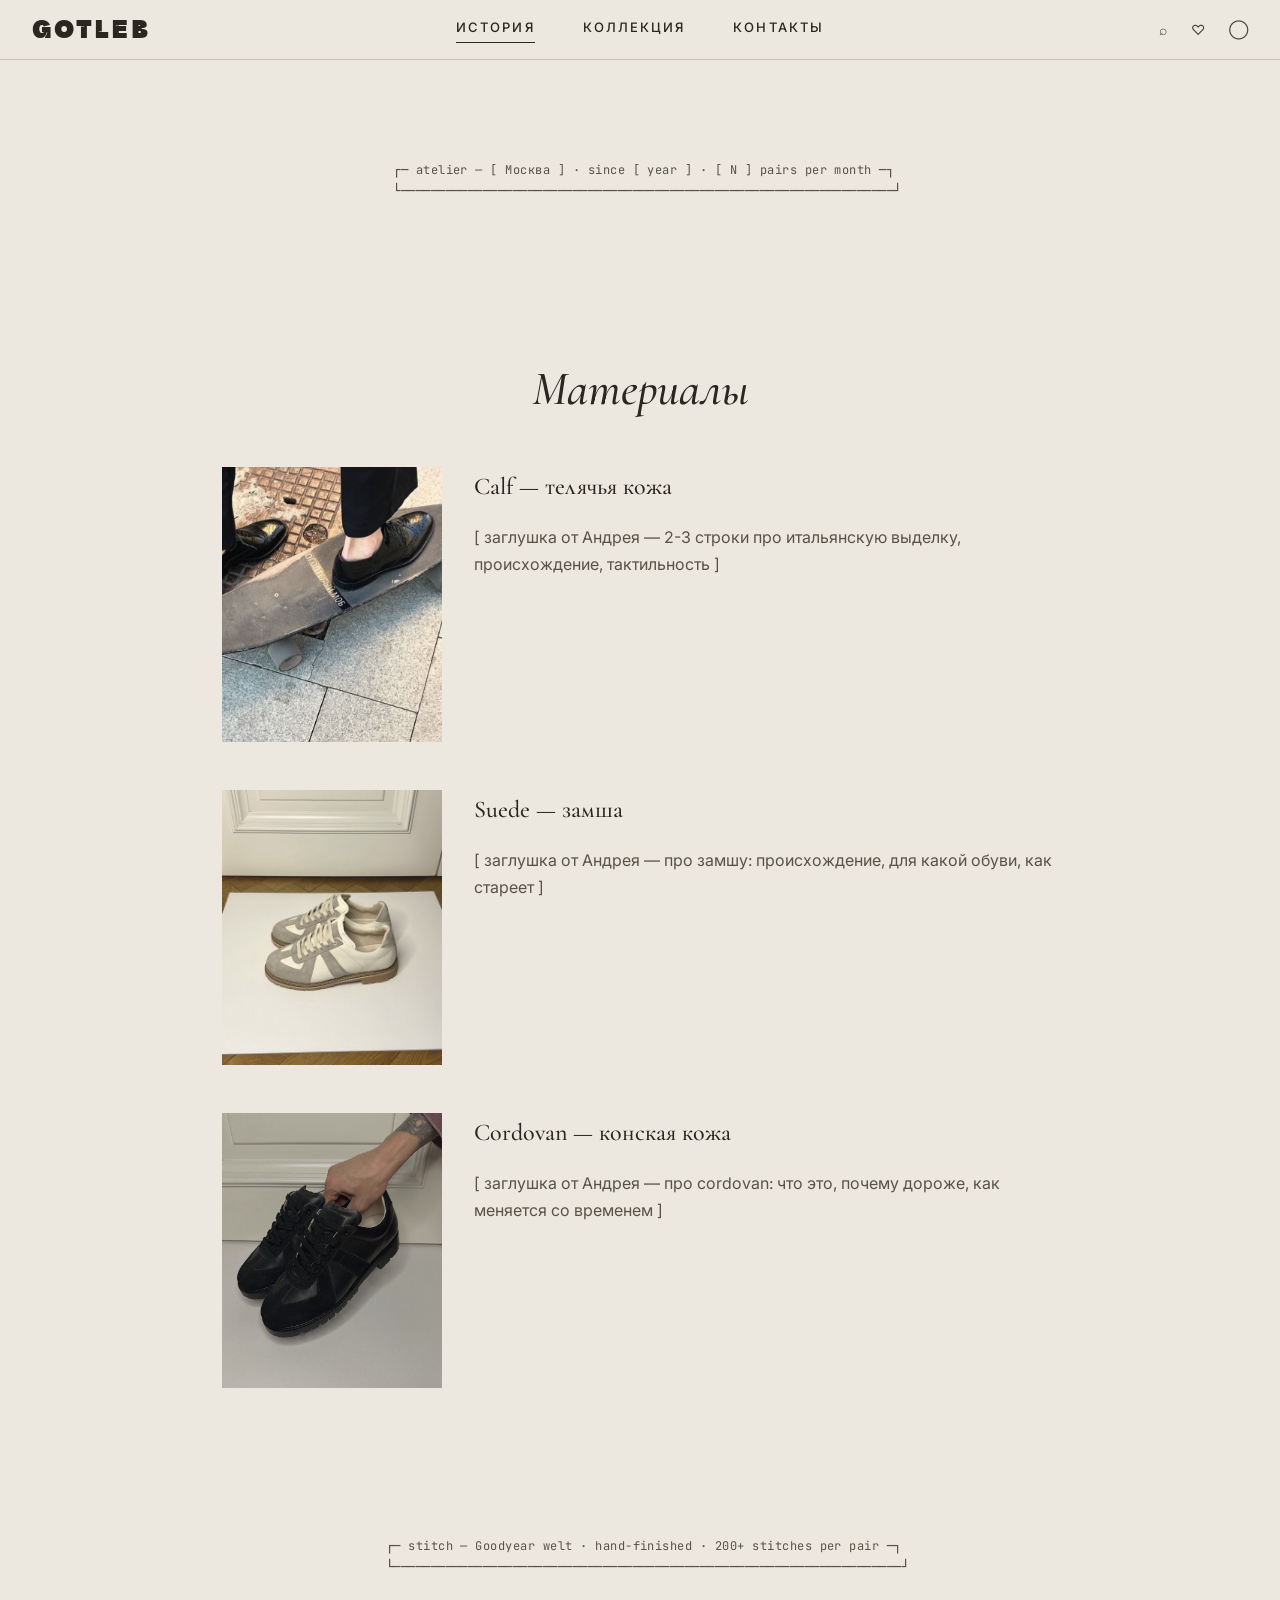
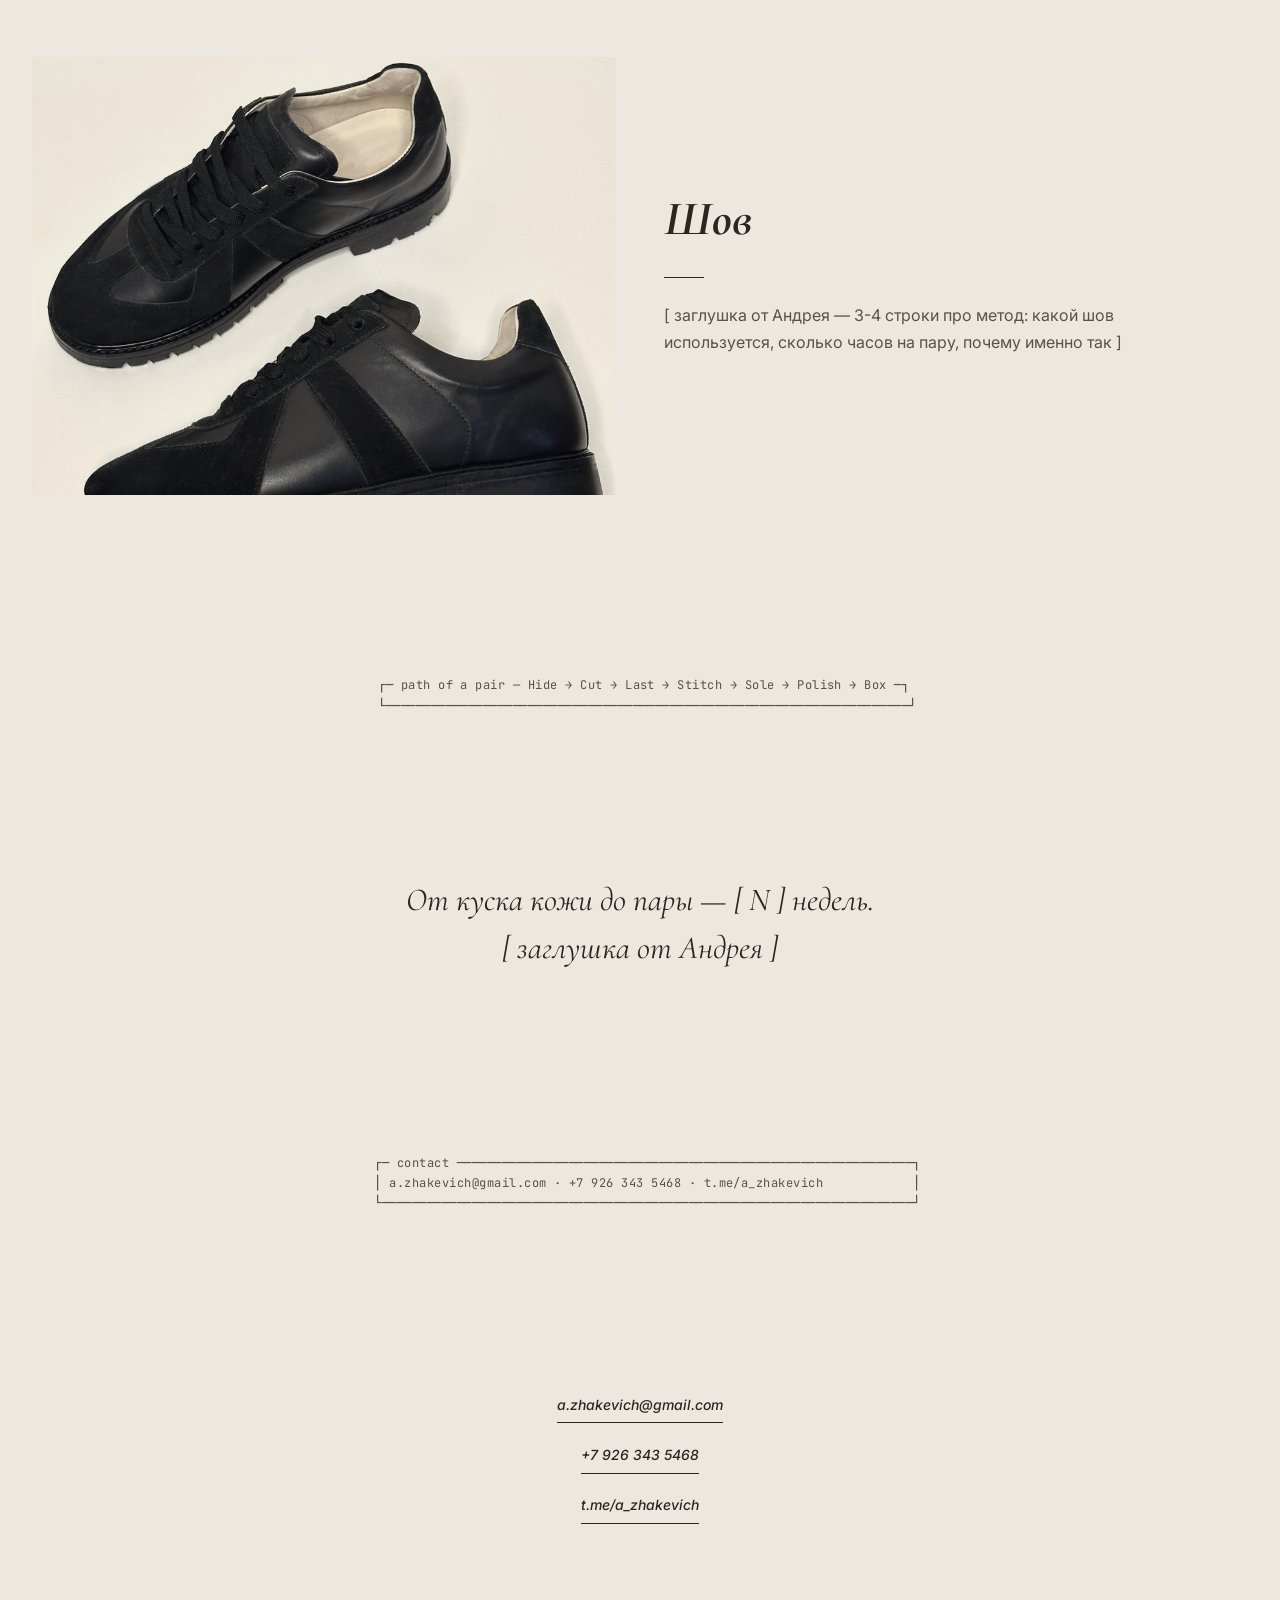
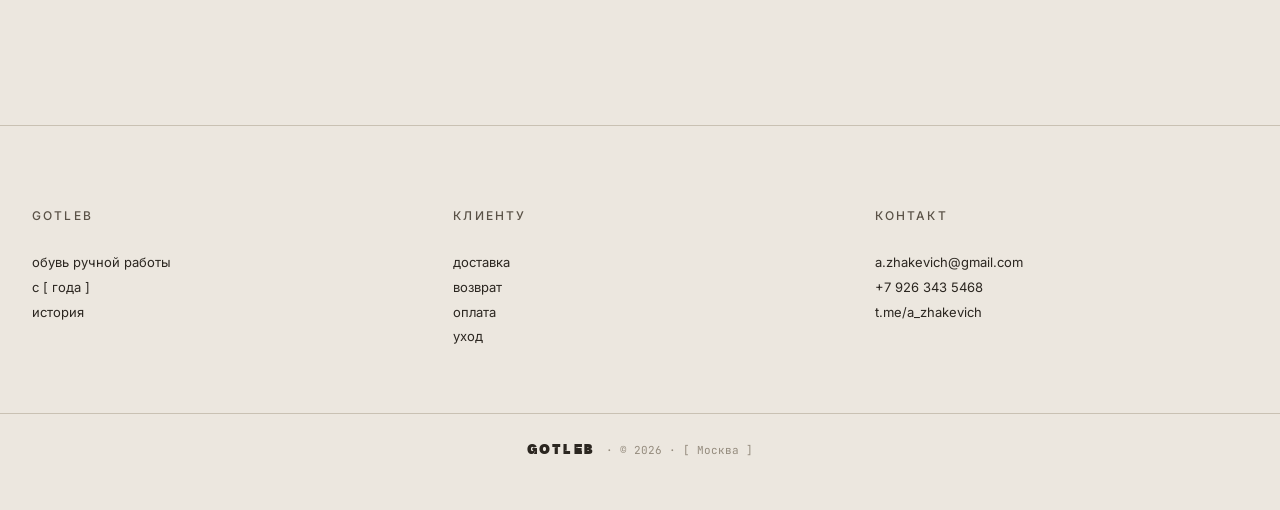
==== commit ebd3a5ba: "hero+about: terminal-style hero phrase (yellow mono) + remove empty about manifesto - index.html her" ====
--- a/about.html
+++ b/about.html
@@ -26,10 +26,6 @@
     </div>
   </div>
 </header>
-
-<section class="about-hero">
-  <h1 class="about-hero__title">[ Каждая пара GOTLEB — это … одна-две фразы манифеста от Андрея ]</h1>
-</section>
 
 <div class="archive-rule">
   <span class="archive-rule__inner">┌─ atelier — [ Москва ] · since [ year ] · [ N ] pairs per month ─┐
--- a/styles/main.css
+++ b/styles/main.css
@@ -376,6 +376,41 @@
   text-shadow: 0 2px 12px rgba(0, 0, 0, 0.25);
 }
 
+.hero__terminal {
+  font-family: var(--font-mono);
+  font-size: clamp(18px, 2.2vw, 28px);
+  font-weight: 400;
+  line-height: 1.4;
+  letter-spacing: 0.02em;
+  color: var(--highlight);
+  background: rgba(0, 0, 0, 0.55);
+  padding: 14px 18px 14px 22px;
+  border-left: 2px solid var(--highlight);
+  display: inline-block;
+  text-shadow: 0 1px 8px rgba(0, 0, 0, 0.5);
+  margin: 0;
+}
+
+.hero__terminal::before {
+  content: '$ ';
+  color: var(--highlight);
+  opacity: 0.6;
+}
+
+.hero__terminal .cursor {
+  display: inline-block;
+  width: 0.55em;
+  height: 1.1em;
+  background: var(--highlight);
+  margin-left: 4px;
+  vertical-align: -2px;
+  animation: blink 1s steps(1) infinite;
+}
+
+@keyframes blink {
+  50% { opacity: 0; }
+}
+
 .hero__scroll-hint {
   position: absolute;
   bottom: var(--space-3);
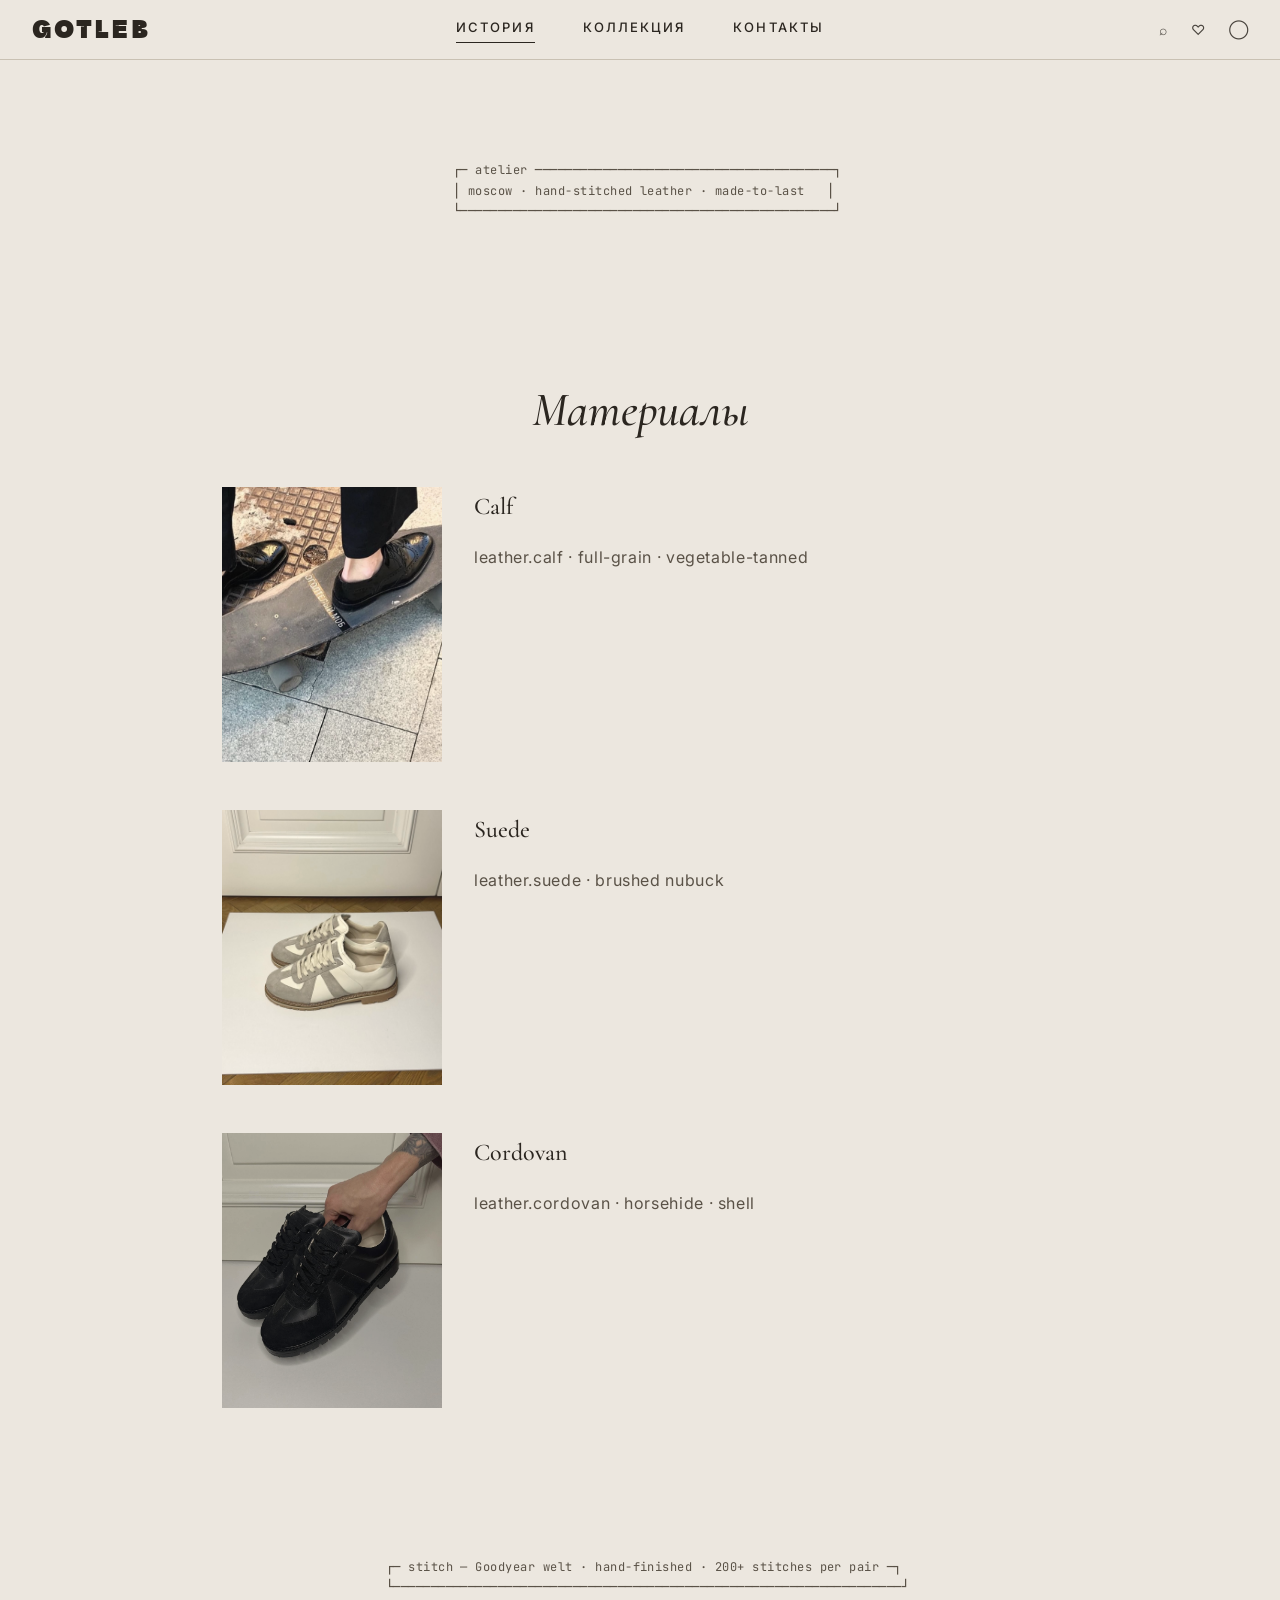
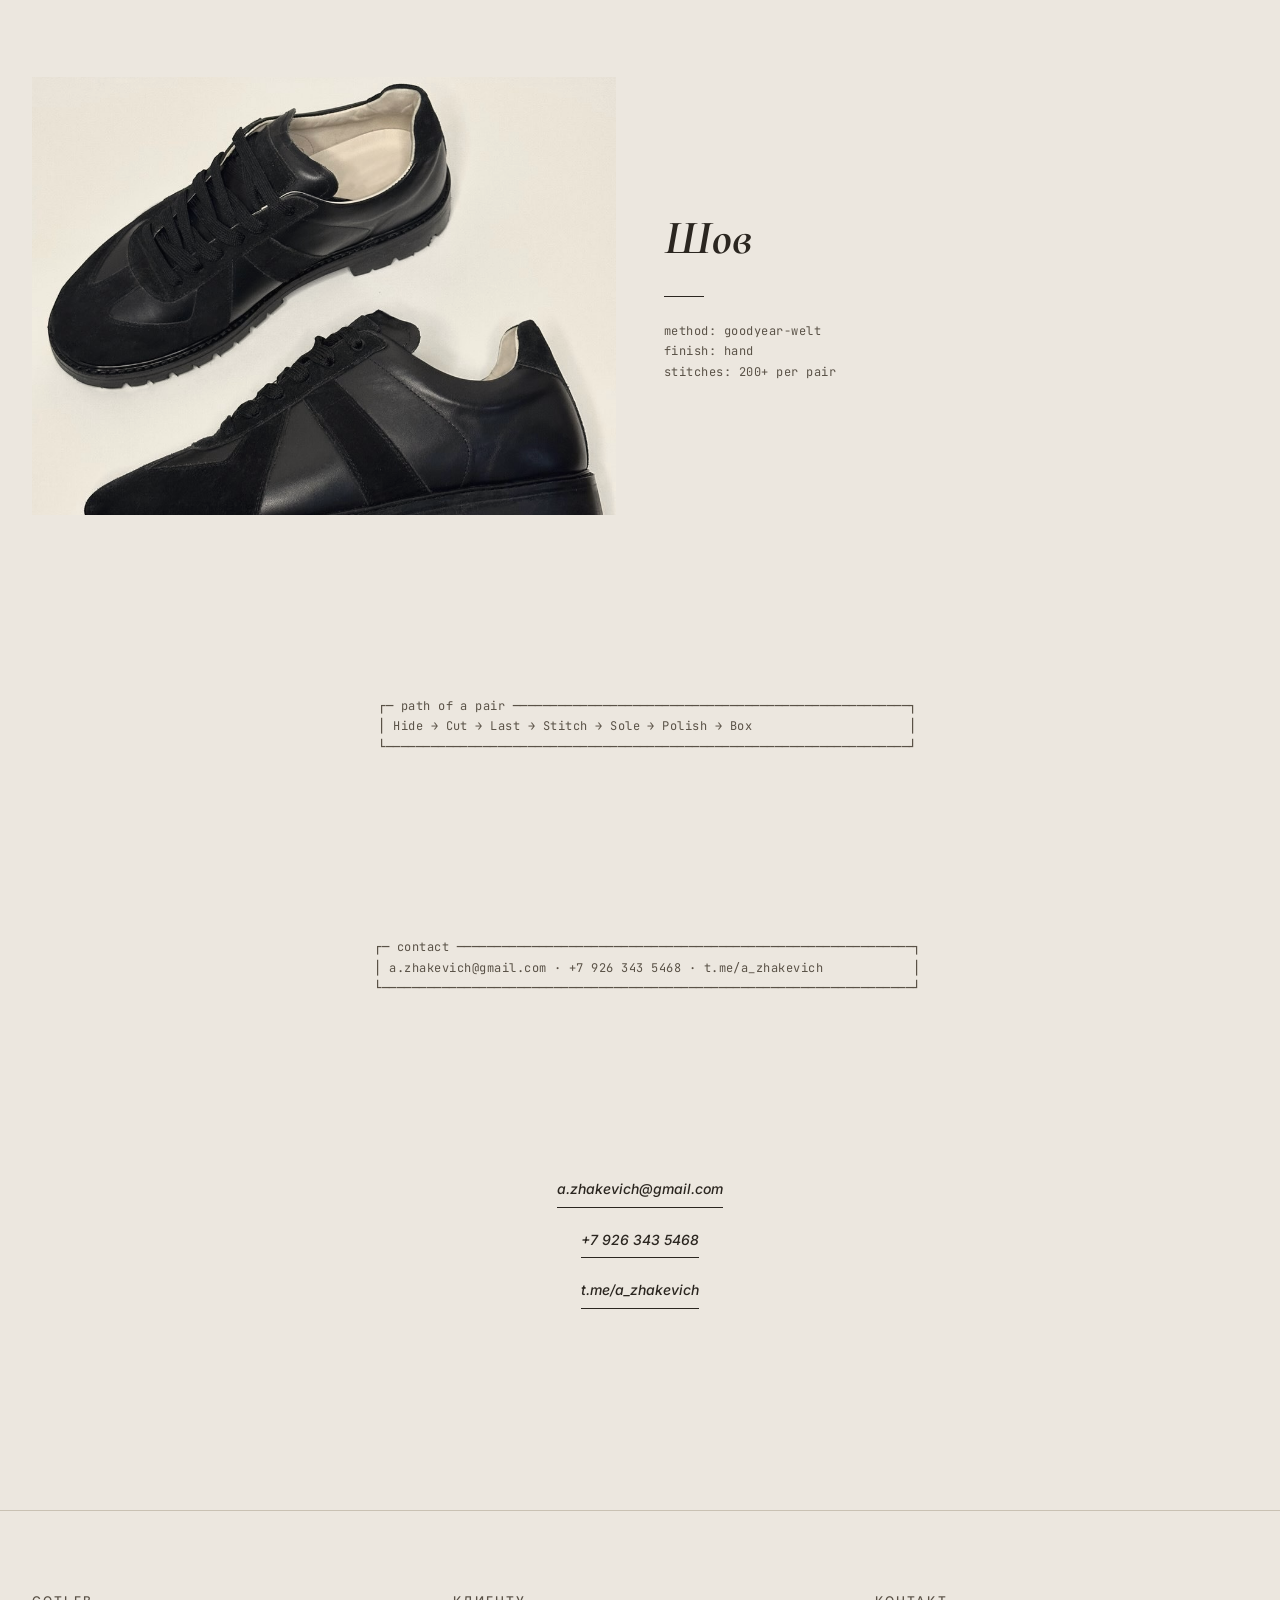
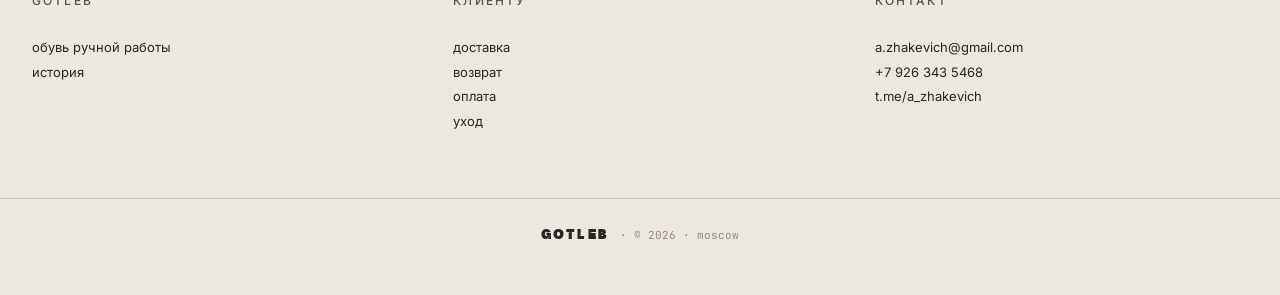
==== commit 6d4e23d8: "content: strip all placeholders, dry terminal-document tone - index hero: removed terminal phrase (б" ====
--- a/about.html
+++ b/about.html
@@ -28,8 +28,9 @@
 </header>
 
 <div class="archive-rule">
-  <span class="archive-rule__inner">┌─ atelier — [ Москва ] · since [ year ] · [ N ] pairs per month ─┐
-└──────────────────────────────────────────────────────────────────┘</span>
+  <span class="archive-rule__inner">┌─ atelier ────────────────────────────────────────┐
+│ moscow · hand-stitched leather · made-to-last   │
+└──────────────────────────────────────────────────┘</span>
 </div>
 
 <h2 class="t-h2" style="text-align: center; padding: 0 var(--gutter); margin: var(--space-7) 0 var(--space-5); font-style: italic;">Материалы</h2>
@@ -37,24 +38,24 @@
 <div class="about-row">
   <div class="about-row__photo"><img src="assets/photos/insta/gotleb_com/3788141978026825054_3788141962893745815.jpg" alt=""></div>
   <div class="about-row__text">
-    <h3>Calf — телячья кожа</h3>
-    <p>[ заглушка от Андрея — 2-3 строки про итальянскую выделку, происхождение, тактильность ]</p>
+    <h3>Calf</h3>
+    <p class="t-mono">leather.calf · full-grain · vegetable-tanned</p>
   </div>
 </div>
 
 <div class="about-row">
   <div class="about-row__photo"><img src="assets/photos/insta/gotleb_com/3788141978026825054_3788141962885347053.jpg" alt=""></div>
   <div class="about-row__text">
-    <h3>Suede — замша</h3>
-    <p>[ заглушка от Андрея — про замшу: происхождение, для какой обуви, как стареет ]</p>
+    <h3>Suede</h3>
+    <p class="t-mono">leather.suede · brushed nubuck</p>
   </div>
 </div>
 
 <div class="about-row">
   <div class="about-row__photo"><img src="assets/photos/insta/gotleb_com/3788141978026825054_3788141962868608538.jpg" alt=""></div>
   <div class="about-row__text">
-    <h3>Cordovan — конская кожа</h3>
-    <p>[ заглушка от Андрея — про cordovan: что это, почему дороже, как меняется со временем ]</p>
+    <h3>Cordovan</h3>
+    <p class="t-mono">leather.cordovan · horsehide · shell</p>
   </div>
 </div>
 
@@ -68,18 +69,15 @@
   <div class="about-stitch__text">
     <h2>Шов</h2>
     <div class="about-stitch__rule"></div>
-    <p class="t-body" style="color: var(--ink-soft);">[ заглушка от Андрея — 3-4 строки про метод: какой шов используется, сколько часов на пару, почему именно так ]</p>
+    <p class="t-mono">method: goodyear-welt<br>finish: hand<br>stitches: 200+ per pair</p>
   </div>
 </section>
 
 <div class="archive-rule" style="margin-top: var(--space-7);">
-  <span class="archive-rule__inner">┌─ path of a pair — Hide → Cut → Last → Stitch → Sole → Polish → Box ─┐
+  <span class="archive-rule__inner">┌─ path of a pair ─────────────────────────────────────────────────────┐
+│ Hide → Cut → Last → Stitch → Sole → Polish → Box                     │
 └──────────────────────────────────────────────────────────────────────┘</span>
 </div>
-
-<section class="about-path-quote">
-  <p>От куска кожи до пары — [ N ] недель.<br>[ заглушка от Андрея ]</p>
-</section>
 
 <div class="archive-rule" id="contact">
   <span class="archive-rule__inner">┌─ contact ─────────────────────────────────────────────────────────────┐
@@ -97,11 +95,11 @@
 
 <footer class="footer">
   <div class="footer__cols">
-    <div class="footer__col"><h4>GOTLEB</h4><ul><li>обувь ручной работы</li><li>с [ года ]</li><li><a href="about.html">история</a></li></ul></div>
+    <div class="footer__col"><h4>GOTLEB</h4><ul><li>обувь ручной работы</li><li><a href="about.html">история</a></li></ul></div>
     <div class="footer__col"><h4>Клиенту</h4><ul><li><a href="#">доставка</a></li><li><a href="#">возврат</a></li><li><a href="#">оплата</a></li><li><a href="#">уход</a></li></ul></div>
     <div class="footer__col"><h4>Контакт</h4><ul><li><a href="mailto:a.zhakevich@gmail.com">a.zhakevich@gmail.com</a></li><li><a href="tel:+79263435468">+7 926 343 5468</a></li><li><a href="https://t.me/a_zhakevich">t.me/a_zhakevich</a></li></ul></div>
   </div>
-  <div class="footer__bottom"><span class="brand-mark">GOTLEB</span> · © 2026 · [ Москва ]</div>
+  <div class="footer__bottom"><span class="brand-mark">GOTLEB</span> · © 2026 · moscow</div>
 </footer>
 
 <script src="js/main.js"></script>
